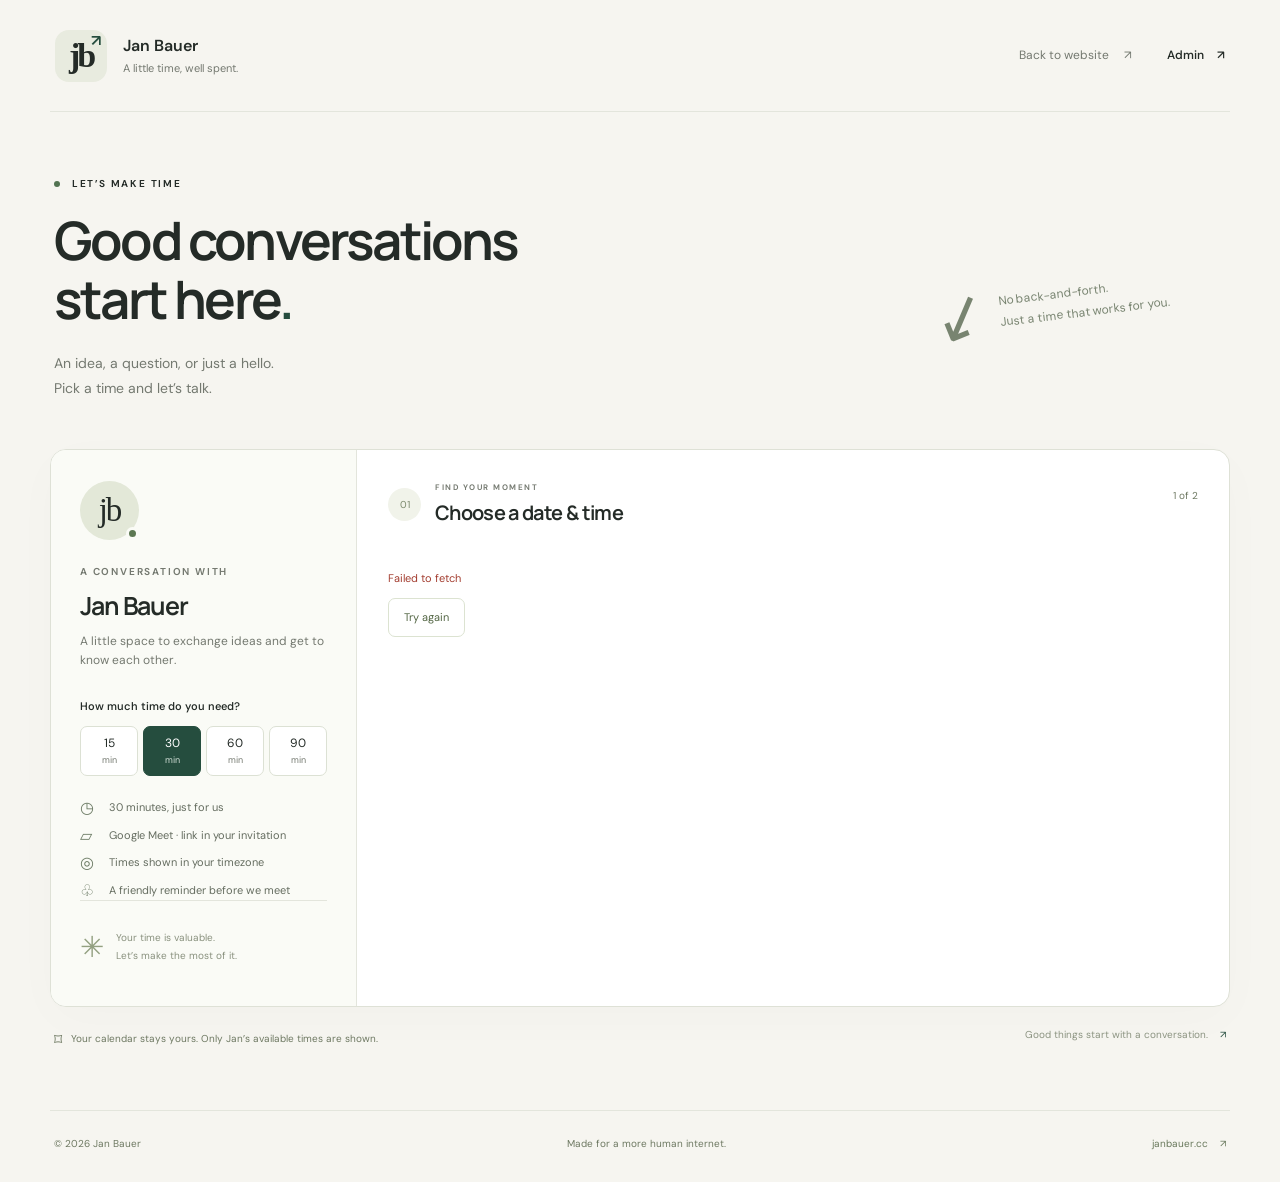
==== meet/index.html @ f3fc0b57 "Landing page and /meet booking frontend Co-Authored-By: Claude Haiku 5.5 <noreply@anthropic.com>" ====
<!doctype html>
<html lang="en">
<head>
  <meta charset="utf-8">
  <meta name="viewport" content="width=device-width, initial-scale=1">
  <meta name="theme-color" content="#f6f5f0">
  <meta name="description" content="Find a time to meet Jan Bauer. Choose a conversation, pick a time in your timezone, and get a calendar invitation.">
  <title>Meet · Jan Bauer</title>
  <link rel="icon" href="./favicon.svg" type="image/svg+xml">
  <link rel="stylesheet" href="./styles.css">
  <script src="./config.js"></script>
  <script type="module" src="./app.js"></script>
</head>
<body>
  <header class="site-header">
    <a class="brand" href="https://janbauer.cc" aria-label="Jan Bauer home"><span class="monogram">jb<span>↗</span></span><span>Jan Bauer<span class="brand-caption">A little time, well spent.</span></span></a>
    <nav><a class="home-link" href="https://janbauer.cc">Back to website <span aria-hidden="true">↗</span></a><button id="admin-open" class="text-button">Admin <span aria-hidden="true">↗</span></button></nav>
  </header>
  <main id="main">
    <section class="intro"><div><p class="eyebrow"><span class="status-dot"></span> LET’S MAKE TIME</p><h1>Good conversations<br>start here<span class="green">.</span></h1><p class="intro-copy">An idea, a question, or just a hello.<br>Pick a time and let’s talk.</p></div><div class="intro-note"><span class="scribble" aria-hidden="true">↙</span><p>No back-and-forth.<br>Just a time that works for you.</p></div></section>
    <div id="preview-note" class="preview-note" hidden><span><strong>Interactive preview</strong> · Try a booking or explore the admin workspace. No invitations or emails are sent.</span><button id="demo-admin" class="text-button">Explore admin <span aria-hidden="true">↗</span></button></div>
    <section id="booking-shell" class="booking-shell" aria-label="Book a meeting">
      <aside class="meeting-panel"><div class="avatar" aria-hidden="true">jb<span class="avatar-dot"></span></div><p class="eyebrow muted">A CONVERSATION WITH</p><h2>Jan Bauer</h2><p class="panel-copy">Make room for a new connection.</p><label class="field-label" id="duration-label">How much time do you need?</label><div id="duration-options" class="duration-options" role="group" aria-labelledby="duration-label"></div><div id="meeting-meta" class="meeting-meta"></div><div class="host-note"><span aria-hidden="true">✳</span><p>Your time is valuable.<br>Let’s make the most of it.</p></div></aside>
      <div class="schedule-panel"><div class="step-heading"><span class="step-number" id="step-number">01</span><div><p class="eyebrow muted" id="step-eyebrow">FIND YOUR MOMENT</p><h2 id="step-title">Choose a date & time</h2></div><span class="step-count" id="step-count">1 of 2</span></div><div id="booking-content"></div></div>
    </section>
    <div class="below-booking"><p><span class="small-lock" aria-hidden="true">⌑</span> Your calendar stays yours. Only Jan’s available times are shown.</p><p>Good things start with a conversation. <span class="green">↗</span></p></div>
  </main>
  <footer class="site-footer"><span>© <span id="year"></span> Jan Bauer</span><span>Made for a more human internet.</span><a href="https://janbauer.cc">janbauer.cc <span aria-hidden="true">↗</span></a></footer>
  <dialog id="admin-dialog" class="admin-dialog" aria-labelledby="admin-title"><div id="admin-content"></div></dialog>
  <div id="toast" class="toast" role="status" hidden></div>
</body>
</html>
---- meet/styles.css ----
@import url('https://fonts.googleapis.com/css2?family=DM+Sans:wght@400;450;500;550;600;650;700&family=Manrope:wght@400;500;600;650;700;750;800&display=swap');
:root{--bg:#f6f5f0;--ink:#242b27;--muted:#747970;--green:#254d3e;--lime:#e5edc9;--line:#e3e5dc;--white:#fff;--radius:16px;--sans:'DM Sans',sans-serif;--display:'Manrope',sans-serif}*{box-sizing:border-box}body{margin:0;background:var(--bg);color:var(--ink);font:14px/1.6 var(--sans);-webkit-font-smoothing:antialiased}button,input,select,textarea{font:inherit}button,a,input,select,textarea{-webkit-tap-highlight-color:transparent}button{cursor:pointer}button:disabled{cursor:not-allowed;opacity:.45}button:focus-visible,a:focus-visible,input:focus-visible,select:focus-visible,textarea:focus-visible{outline:3px solid #a6bb83;outline-offset:4px}a{color:inherit;text-decoration:none}h1,h2,h3,p{margin:0}h1,h2,h3{font-family:var(--display);letter-spacing:-.045em}button{color:inherit}.site-header,.site-footer,main{max-width:1180px;margin:0 auto}.site-header{height:112px;display:flex;align-items:center;justify-content:space-between;border-bottom:1px solid var(--line);padding:0 5px}.brand{display:flex;align-items:center;gap:16px;font-weight:600;font-size:16px}.brand-caption{display:block;font-weight:400;color:var(--muted);font-size:11px;margin-top:1px}.monogram{font-family:Georgia,serif;font-size:34px;letter-spacing:-3px;background:#e8ebdf;line-height:1;width:52px;height:52px;border-radius:14px;display:flex;align-items:center;justify-content:center;position:relative}.monogram>span{font-family:var(--sans);font-size:16px;letter-spacing:0;position:absolute;right:6px;top:3px;color:var(--green)}nav{display:flex;align-items:center;gap:35px}.home-link{color:var(--muted);font-size:12px}.home-link span{margin-left:12px}.text-button{background:none;border:0;padding:8px 0;font-size:12px;font-weight:550;white-space:nowrap}.text-button span{margin-left:10px}.intro{display:flex;justify-content:space-between;align-items:center;padding:64px 4px 48px}.eyebrow{font-size:10px;font-weight:650;letter-spacing:1.8px}.status-dot{height:6px;width:6px;display:inline-block;border-radius:50%;background:#527351;margin-right:8px;vertical-align:middle}h1{font-size:53px;line-height:1.12;font-weight:650;margin-top:19px;letter-spacing:-2.8px}.green{color:var(--green)}.intro-copy{color:var(--muted);font-size:14px;margin-top:21px;line-height:1.8}.intro-note{transform:rotate(-7deg);margin:34px 57px 0 0;color:#788470;font-size:12px;display:flex;align-items:center;gap:12px;line-height:1.7}.scribble{font:64px Georgia,serif;transform:rotate(-15deg);display:block}.preview-note{background:#eceee3;border:1px solid #dfe3d3;border-radius:9px;font-size:11px;padding:8px 14px;margin-bottom:14px;color:#5a6352;display:flex;align-items:center;justify-content:space-between;gap:16px}.preview-note[hidden]{display:none}.preview-note strong{font-weight:600}.preview-note .text-button{padding:0}.booking-shell{display:grid;grid-template-columns:306px minmax(0,1fr);background:var(--white);border:1px solid #dee1d6;border-radius:var(--radius);box-shadow:0 12px 50px #242b2705;min-height:540px;overflow:hidden}.meeting-panel{background:#fafbf6;border-right:1px solid var(--line);padding:31px 29px;display:flex;flex-direction:column}.avatar{width:59px;height:59px;background:#e3e8d8;border-radius:50%;font:33px Georgia,serif;letter-spacing:-2px;display:grid;place-items:center;position:relative;margin-bottom:24px}.avatar-dot{width:13px;height:13px;border-radius:50%;background:#5c7852;position:absolute;bottom:0;right:0;border:3px solid #fafbf6}.muted{color:var(--muted)}.meeting-panel h2{font-size:25px;font-weight:650;margin-top:6px}.panel-copy{font-size:12px;color:var(--muted);margin-top:6px;margin-bottom:28px}.field-label{display:block;font-size:11px;font-weight:550;margin-bottom:10px}.duration-options{display:grid;grid-template-columns:repeat(4,1fr);gap:5px}.duration-button{border:1px solid #dce1d4;background:#fff;border-radius:7px;font-size:12px;padding:9px 2px;line-height:1.2}.duration-button small{display:block;font-size:9px;margin-top:5px;color:var(--muted)}.duration-button.active{background:var(--green);color:white;border-color:var(--green)}.duration-button.active small{color:#d3e0d8}.meeting-meta{margin-top:23px;display:grid;gap:10px;font-size:11px;color:#656d60}.meta-row{display:flex;gap:11px;align-items:center}.meta-icon{font-size:16px;width:18px;color:#6e7d67;line-height:1}.host-note{display:flex;gap:12px;align-items:center;border-top:1px solid var(--line);padding-top:20px;margin-top:auto;color:#89917e;font-size:10px;padding-bottom:2px;line-height:1.8}.host-note>span{font-size:29px;font-weight:400;color:#93a081}.schedule-panel{padding:31px 31px 28px;min-width:0}.step-heading{display:flex;align-items:center;gap:14px;margin-bottom:30px}.step-number{width:33px;height:33px;background:#f1f3ea;color:#7b896d;display:grid;place-items:center;border-radius:50%;font-size:10px}.step-heading .eyebrow{font-size:8px;letter-spacing:1.5px}.step-heading h2{font-size:20px;font-weight:650;letter-spacing:-.65px;margin-top:3px}.step-count{font-size:10px;color:#959b8d;margin-left:auto;align-self:flex-start;padding-top:7px}.calendar-layout{display:grid;grid-template-columns:minmax(0,1fr) 180px;gap:28px}.calendar-toolbar{display:flex;align-items:center;justify-content:space-between;margin-bottom:19px}.calendar-toolbar h3{font-family:var(--sans);font-size:12px;font-weight:600;letter-spacing:0}.month-buttons{display:flex;gap:6px}.icon-button{width:27px;height:27px;display:grid;place-items:center;border-radius:50%;background:transparent;border:1px solid var(--line);font-size:15px}.weekdays,.calendar-grid{display:grid;grid-template-columns:repeat(7,1fr);gap:4px}.weekdays{font-size:9px;color:#8a9183;margin-bottom:10px;text-align:center}.day{aspect-ratio:1;min-height:33px;max-height:43px;background:none;border:0;border-radius:9px;position:relative;font-size:11px}.day:disabled{color:#b4b9ae;opacity:1}.day.available{background:#f1f5e8;color:#3e523a;font-weight:500}.day.available:hover{background:#e1e9d3}.day.selected{background:var(--green);color:white}.day.today:after{position:absolute;bottom:4px;left:calc(50% - 1.5px);content:'';width:3px;height:3px;background:currentColor;border-radius:50%}.calendar-legend{display:flex;gap:13px;font-size:9px;color:#959c8b;margin-top:19px;align-items:center}.legend-square{height:8px;width:8px;background:#eef3e5;display:inline-block;border-radius:2px;vertical-align:middle;margin-right:5px}.timezone-field{border-top:1px solid var(--line);margin-top:22px;padding-top:17px}.timezone-label{font-size:9px;color:#89917e;letter-spacing:.9px;display:block;margin-bottom:5px}.timezone-select{max-width:100%;font-size:11px;background:transparent;border:0;color:#4c5c44;padding:4px 22px 4px 0;cursor:pointer;width:100%}.timezone-help{color:#929a88;font-size:9px;margin-top:4px}.times-column{border-left:1px solid var(--line);padding-left:21px}.times-heading{font-weight:550;font-size:11px;margin-top:5px;margin-bottom:6px}.times-subtitle{color:#9aa08f;font-size:9px;margin-bottom:14px}.times-list{display:grid;gap:7px;max-height:288px;overflow-y:auto;padding-right:4px;scrollbar-width:thin;scrollbar-color:#dce1d2 transparent}.time-button{border:1px solid #e0e5d7;background:white;color:#49613e;font-size:11px;padding:8px;border-radius:6px;min-height:35px}.time-button:hover{background:#f1f5e8;border-color:#a9ba97}.time-button.selected{color:white;background:var(--green);border-color:var(--green)}.continue-button,.primary-button{border:1px solid var(--green);color:white;background:var(--green);border-radius:7px;padding:11px 16px;font-size:11px;font-weight:550;text-align:center;display:inline-flex;align-items:center;justify-content:center;gap:16px}.continue-button{width:100%;margin-top:13px}.continue-button:disabled{opacity:1;background:#f0f2eb;color:#9ca590;border-color:#f0f2eb}.booking-bottom{display:flex;align-items:center;gap:7px;font-size:9px;color:#98a08d;margin-top:27px;border-top:1px solid #edf0e7;padding-top:15px}.booking-bottom .status-dot{width:4px;height:4px;margin-right:0;background:#9eae87}.below-booking{display:flex;justify-content:space-between;gap:20px;color:#949b8b;font-size:10px;padding:20px 4px 0}.small-lock{font-size:16px;vertical-align:middle;margin-right:6px}.below-booking p:last-child{color:#8b9380}.below-booking p:last-child span{margin-left:9px}.site-footer{border-top:1px solid var(--line);margin-top:58px;padding:25px 4px 30px;display:flex;justify-content:space-between;font-size:10px;color:#92998a}.site-footer a{color:#68785b}.site-footer a span{margin-left:9px}.detail-summary{background:#f5f7ee;border:1px solid #e5e9db;border-radius:9px;padding:14px 18px;margin-bottom:22px;display:flex;justify-content:space-between;align-items:center;gap:16px}.detail-summary strong{font-size:12px;font-weight:550}.detail-summary p{font-size:10px;color:#89927c;margin-top:3px}.back-button{background:none;border:0;font-size:11px;color:#647754;padding:5px 0}.booking-form{max-width:500px}.form-grid{display:grid;grid-template-columns:1fr 1fr;gap:16px}.form-field{margin-bottom:16px}.form-field label{font-size:11px;font-weight:500;display:block;margin-bottom:6px}.form-field input,.form-field select,.form-field textarea{width:100%;border:1px solid #dfe4d5;border-radius:6px;background:#fff;padding:10px 12px;font-size:12px;color:var(--ink)}.form-field textarea{resize:vertical;min-height:78px}.optional{color:#9aa28f;font-weight:400}.form-footnote{font-size:10px;color:#929b86;margin-top:12px;max-width:400px}.error-message{color:#a33d30;font-size:11px;padding:10px 0;line-height:1.7}.empty-state{padding:26px 8px;color:#8e9880;font-size:11px}.loading{padding:60px 12px;color:#7c8a6e;text-align:center}.success{max-width:490px;padding:7px 0}.success-icon{width:52px;height:52px;background:#edf3e3;border-radius:50%;color:var(--green);display:grid;place-items:center;font-size:23px;margin-bottom:19px}.success h3{font-size:28px;margin-bottom:10px}.success>p{font-size:12px;color:#818c74;line-height:1.9}.success .detail-summary{display:block;margin:23px 0}.success-actions{display:flex;flex-wrap:wrap;gap:10px;margin-top:18px}.secondary-button{background:white;border:1px solid #dce3d1;border-radius:7px;padding:10px 15px;color:#536644;font-size:11px}.timezone-pill{font-size:10px;color:#8b957d;display:block;margin-top:5px}.toast{position:fixed;bottom:25px;left:50%;transform:translateX(-50%);background:#263b2c;color:#fff;padding:12px 23px;border-radius:9px;z-index:100;font-size:12px;box-shadow:0 5px 35px #0002;max-width:calc(100% - 30px)}.admin-dialog{width:min(1040px,calc(100% - 36px));max-height:90vh;border:1px solid #dce2d2;border-radius:16px;padding:0;color:var(--ink);background:var(--bg);box-shadow:0 30px 100px #16201330}.admin-dialog::backdrop{background:#26332466;backdrop-filter:blur(5px)}.admin-header{padding:24px 30px;background:#fff;border-bottom:1px solid var(--line);display:flex;align-items:center;justify-content:space-between}.admin-header h2{font-size:22px}.admin-header p{font-size:11px;color:#8b947e;margin-top:3px}.admin-header .icon-button{width:32px;height:32px}.admin-tabs{padding:0 30px;background:white;display:flex;gap:25px;border-bottom:1px solid var(--line)}.admin-tab{border:0;background:none;padding:17px 0 13px;font-size:12px;color:#89927d;border-bottom:2px solid transparent}.admin-tab.active{color:var(--green);border-bottom-color:var(--green)}.admin-body{padding:26px 30px 30px;min-height:310px}.admin-section-head{display:flex;justify-content:space-between;align-items:center;gap:15px;margin-bottom:20px}.admin-section-head h3{font-size:18px}.admin-section-head p,.admin-copy{font-size:11px;color:#8a947c;margin-top:4px}.admin-badge{font-size:9px;background:#e8efda;color:#637752;padding:4px 9px;border-radius:20px;display:inline-block;white-space:nowrap}.type-cards{display:grid;grid-template-columns:1fr 1fr;gap:14px}.type-card,.admin-card{background:white;border:1px solid var(--line);border-radius:10px;padding:19px}.type-card-top{display:flex;justify-content:space-between;gap:12px;align-items:center;margin-bottom:13px}.type-duration{font-size:23px;letter-spacing:-1px;font-family:var(--display)}.type-duration small{font-size:10px;color:#8c967f;letter-spacing:0;margin-left:4px}.type-card .form-field{margin-bottom:11px}.type-card .form-field:last-child{margin-bottom:0}.switch{position:relative;display:inline-flex;align-items:center;gap:10px;font-size:11px;cursor:pointer}.switch input{width:32px;height:18px;appearance:none;border-radius:20px;background:#d6decb;cursor:pointer;margin:0;position:relative;flex-shrink:0}.switch input:checked{background:var(--green)}.switch input:after{content:'';height:12px;width:12px;background:white;border-radius:50%;position:absolute;top:3px;left:3px;transition:transform .15s}.switch input:checked:after{transform:translateX(14px)}.admin-savebar{display:flex;align-items:center;justify-content:space-between;gap:16px;border-top:1px solid var(--line);padding-top:20px;margin-top:24px}.admin-savebar p{font-size:10px;color:#8c967e}.admin-two-col{display:grid;grid-template-columns:1.1fr 1fr;gap:20px}.admin-card h3{font-size:16px;margin-bottom:16px}.week-row{display:grid;grid-template-columns:1fr 83px 12px 83px;align-items:center;gap:8px;padding:9px 0;border-bottom:1px solid #edf0e6;font-size:11px}.week-row:last-child{border-bottom:0}.week-row input[type=time]{width:83px;border:1px solid #e1e6d9;padding:6px;border-radius:5px;font-size:10px}.admin-card .form-grid{gap:12px}.admin-card .form-field input,.admin-card .form-field select{font-size:11px}.reminder-setting{display:flex;justify-content:space-between;align-items:center;gap:12px;padding:12px 0;border-bottom:1px solid #edf0e6;font-size:11px}.reminder-setting small{display:block;color:#8e987f;font-size:10px;margin-top:3px}.calendar-rule{display:flex;justify-content:space-between;align-items:center;gap:15px;padding:14px 0;border-bottom:1px solid #edf0e6}.calendar-rule:last-child{border:0}.calendar-rule strong{font-size:12px;font-weight:550}.calendar-rule p{font-size:10px;color:#8c987e;margin-top:3px}.calendar-color{width:9px;height:9px;display:inline-block;border-radius:2px;margin-right:9px}.event-filter{display:flex;gap:12px;margin-top:20px;align-items:end}.event-filter .form-field{margin:0;flex:1}.event-list{margin-top:17px}.event-row{display:flex;justify-content:space-between;align-items:center;gap:15px;border-top:1px solid var(--line);padding:13px 0}.event-row strong{font-size:11px;font-weight:500}.event-row p{font-size:10px;color:#8a957d}.event-row .switch{font-size:10px}.login-box{max-width:450px;margin:20px auto;text-align:center;padding:12px 0 25px}.login-box h3{font-size:26px;margin:12px 0}.login-box p{font-size:12px;color:#879378;margin-bottom:22px}.danger-button{border:1px solid #e3ccc7;background:white;color:#a34e40;border-radius:7px;padding:8px 13px;font-size:10px}.admin-notice{padding:10px 13px;border:1px solid #e3e6d8;background:#eff2e5;border-radius:7px;font-size:10px;color:#7b876a;margin-bottom:18px}.bookings-list{display:grid;gap:10px}.booking-row{display:flex;justify-content:space-between;align-items:center;gap:15px;background:white;padding:15px;border:1px solid var(--line);border-radius:8px}.booking-row strong{font-size:12px}.booking-row p{font-size:10px;color:#869374}.booking-status{font-size:9px;color:var(--green);background:#e9f0de;border-radius:20px;padding:4px 10px}.sr-only{position:absolute;width:1px;height:1px;overflow:hidden;clip:rect(0,0,0,0)}.honeypot{position:absolute;left:-9999px;width:1px;height:1px;overflow:hidden}.cancel-view{padding:40px;max-width:620px;margin:0 auto}.cancel-view h2{font-size:30px;margin:15px 0}.cancel-view p{font-size:12px;color:var(--muted);margin-bottom:20px}
@media(min-width:1400px){.intro{padding-top:73px;padding-bottom:53px}.booking-shell{min-height:548px}}
@media(max-width:1250px){.site-header,.site-footer,main{margin-left:40px;margin-right:40px}.booking-shell{grid-template-columns:275px 1fr}.meeting-panel{padding:28px 23px}.schedule-panel{padding:28px 26px}.calendar-layout{gap:20px;grid-template-columns:minmax(0,1fr) 154px}.times-column{padding-left:17px}}
@media(max-width:1000px){.site-header,.site-footer,main{margin-left:26px;margin-right:26px}.booking-shell{grid-template-columns:245px 1fr}.calendar-layout{grid-template-columns:minmax(0,1fr) 132px;gap:14px}.times-column{padding-left:12px}.schedule-panel{padding:26px 21px}.meeting-panel{padding:26px 20px}.intro-note{margin-right:20px}.duration-options{gap:4px}.day{min-height:29px}.below-booking p:last-child{display:none}}
@media(max-width:780px){.site-header{height:90px}.home-link{display:none}.intro{padding:42px 0 32px}h1{font-size:43px}.intro-note{display:none}.booking-shell{grid-template-columns:1fr}.meeting-panel{border-right:0;border-bottom:1px solid var(--line);padding:24px;display:block;position:relative}.avatar{width:43px;height:43px;font-size:26px;float:left;margin:0 15px 20px 0}.meeting-panel>.eyebrow{font-size:8px}.meeting-panel h2{font-size:22px;margin-top:3px}.panel-copy{margin-bottom:20px;clear:both;padding-top:3px}.duration-options{max-width:360px;gap:7px}.duration-button small{display:inline;margin-left:4px}.duration-button{padding:10px 4px}.meeting-meta{display:flex;flex-wrap:wrap;gap:14px;margin-top:18px}.host-note{display:none}.schedule-panel{padding:25px 24px}.calendar-layout{grid-template-columns:minmax(0,1fr) 160px;gap:24px}.day{min-height:34px;max-height:44px}.times-column{padding-left:20px}.preview-note{font-size:10px}.preview-note .text-button{font-size:10px}.site-footer{margin-top:38px}.admin-two-col{grid-template-columns:1fr}.admin-header{padding:20px}.admin-body{padding:20px}.admin-tabs{padding:0 20px;gap:18px;overflow-x:auto}.admin-tab{white-space:nowrap}.type-cards{grid-template-columns:1fr 1fr}.week-row{grid-template-columns:1fr 83px 12px 83px}}
@media(max-width:520px){.site-header,.site-footer,main{margin-left:18px;margin-right:18px}.brand-caption{font-size:10px}.brand{gap:12px;font-size:14px}.monogram{width:43px;height:43px;font-size:29px;border-radius:11px}.intro{padding:34px 0 27px}h1{font-size:38px;letter-spacing:-2px}.intro-copy{font-size:12px;margin-top:16px}.intro .eyebrow{font-size:8px}.calendar-layout{grid-template-columns:1fr;gap:22px}.schedule-panel{padding:24px 19px}.meeting-panel{padding:23px 19px}.step-heading h2{font-size:19px}.step-heading{gap:11px;margin-bottom:23px}.day{min-height:36px;max-height:46px}.times-column{border-left:0;border-top:1px solid var(--line);padding:17px 0 0}.times-list{grid-template-columns:repeat(3,1fr);max-height:220px;gap:7px}.times-heading{margin-top:0}.times-subtitle{margin-bottom:12px}.continue-button{margin-top:14px}.timezone-field{margin-top:16px}.booking-bottom{margin-top:18px}.below-booking{font-size:9px;padding-top:15px}.site-footer{font-size:9px;padding:21px 0}.site-footer>span:nth-child(2){display:none}.preview-note{align-items:flex-start;gap:7px;padding:9px 11px}.preview-note>span{max-width:230px}.preview-note .text-button{white-space:normal;text-align:right;font-size:9px;line-height:1.6}.preview-note .text-button span{margin-left:3px}.form-grid{grid-template-columns:1fr;gap:0}.detail-summary{padding:12px}.admin-dialog{width:calc(100% - 20px);max-height:94vh}.admin-tabs{gap:17px}.admin-tab{font-size:10px}.type-cards{grid-template-columns:1fr}.admin-section-head{align-items:flex-start}.admin-section-head h3{font-size:17px}.admin-savebar{align-items:flex-start}.admin-savebar p{max-width:180px}.calendar-rule .switch{font-size:10px}.event-filter{flex-wrap:wrap}.event-filter .form-field{min-width:100px}.event-row{gap:10px}.event-row .switch{flex-direction:column;gap:5px;text-align:center}.success h3{font-size:25px}.success-actions{gap:7px}.primary-button,.secondary-button{padding:10px 12px}.cancel-view{padding:25px}}
@media(prefers-reduced-motion:reduce){*{scroll-behavior:auto!important;transition:none!important}}

/* Supporting copy retains readable contrast on cream and white. */
.times-subtitle,.timezone-help,.booking-bottom,.calendar-legend,.below-booking,.site-footer,.step-count,.form-footnote,.admin-copy,.admin-section-head p,.admin-savebar p,.event-row p,.calendar-rule p,.booking-row p,.timezone-pill{color:#6d7861}
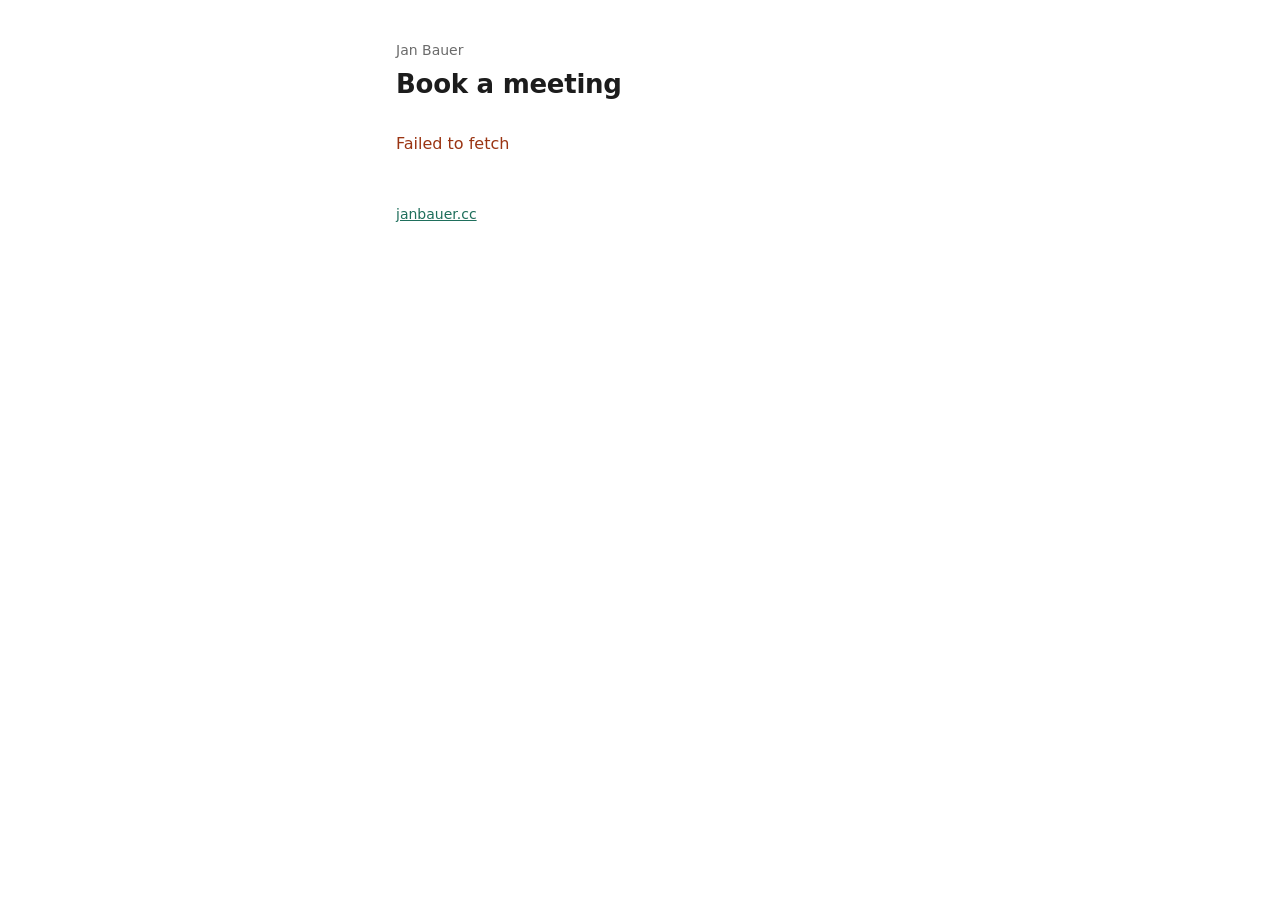
==== commit 0115e705: "Simplify /meet booking page Co-Authored-By: Claude Haiku 5.5 <noreply@anthropic.com>" ====
--- a/meet/index.html
+++ b/meet/index.html
@@ -3,30 +3,25 @@
 <head>
   <meta charset="utf-8">
   <meta name="viewport" content="width=device-width, initial-scale=1">
-  <meta name="theme-color" content="#f6f5f0">
-  <meta name="description" content="Find a time to meet Jan Bauer. Choose a conversation, pick a time in your timezone, and get a calendar invitation.">
-  <title>Meet · Jan Bauer</title>
+  <meta name="description" content="Book a meeting with Jan Bauer. Times are shown in your time zone.">
+  <title>Book a meeting · Jan Bauer</title>
   <link rel="icon" href="./favicon.svg" type="image/svg+xml">
   <link rel="stylesheet" href="./styles.css">
   <script src="./config.js"></script>
   <script type="module" src="./app.js"></script>
 </head>
 <body>
-  <header class="site-header">
-    <a class="brand" href="https://janbauer.cc" aria-label="Jan Bauer home"><span class="monogram">jb<span>↗</span></span><span>Jan Bauer<span class="brand-caption">A little time, well spent.</span></span></a>
-    <nav><a class="home-link" href="https://janbauer.cc">Back to website <span aria-hidden="true">↗</span></a><button id="admin-open" class="text-button">Admin <span aria-hidden="true">↗</span></button></nav>
-  </header>
-  <main id="main">
-    <section class="intro"><div><p class="eyebrow"><span class="status-dot"></span> LET’S MAKE TIME</p><h1>Good conversations<br>start here<span class="green">.</span></h1><p class="intro-copy">An idea, a question, or just a hello.<br>Pick a time and let’s talk.</p></div><div class="intro-note"><span class="scribble" aria-hidden="true">↙</span><p>No back-and-forth.<br>Just a time that works for you.</p></div></section>
-    <div id="preview-note" class="preview-note" hidden><span><strong>Interactive preview</strong> · Try a booking or explore the admin workspace. No invitations or emails are sent.</span><button id="demo-admin" class="text-button">Explore admin <span aria-hidden="true">↗</span></button></div>
-    <section id="booking-shell" class="booking-shell" aria-label="Book a meeting">
-      <aside class="meeting-panel"><div class="avatar" aria-hidden="true">jb<span class="avatar-dot"></span></div><p class="eyebrow muted">A CONVERSATION WITH</p><h2>Jan Bauer</h2><p class="panel-copy">Make room for a new connection.</p><label class="field-label" id="duration-label">How much time do you need?</label><div id="duration-options" class="duration-options" role="group" aria-labelledby="duration-label"></div><div id="meeting-meta" class="meeting-meta"></div><div class="host-note"><span aria-hidden="true">✳</span><p>Your time is valuable.<br>Let’s make the most of it.</p></div></aside>
-      <div class="schedule-panel"><div class="step-heading"><span class="step-number" id="step-number">01</span><div><p class="eyebrow muted" id="step-eyebrow">FIND YOUR MOMENT</p><h2 id="step-title">Choose a date & time</h2></div><span class="step-count" id="step-count">1 of 2</span></div><div id="booking-content"></div></div>
+  <main class="wrap">
+    <header>
+      <p class="name">Jan Bauer</p>
+      <h1 id="title">Book a meeting</h1>
+    </header>
+    <section id="app" aria-live="polite">
+      <p class="muted">Loading…</p>
     </section>
-    <div class="below-booking"><p><span class="small-lock" aria-hidden="true">⌑</span> Your calendar stays yours. Only Jan’s available times are shown.</p><p>Good things start with a conversation. <span class="green">↗</span></p></div>
+    <footer>
+      <a href="https://janbauer.cc">janbauer.cc</a>
+    </footer>
   </main>
-  <footer class="site-footer"><span>© <span id="year"></span> Jan Bauer</span><span>Made for a more human internet.</span><a href="https://janbauer.cc">janbauer.cc <span aria-hidden="true">↗</span></a></footer>
-  <dialog id="admin-dialog" class="admin-dialog" aria-labelledby="admin-title"><div id="admin-content"></div></dialog>
-  <div id="toast" class="toast" role="status" hidden></div>
 </body>
 </html>
--- a/meet/styles.css
+++ b/meet/styles.css
@@ -1,11 +1,126 @@
-@import url('https://fonts.googleapis.com/css2?family=DM+Sans:wght@400;450;500;550;600;650;700&family=Manrope:wght@400;500;600;650;700;750;800&display=swap');
-:root{--bg:#f6f5f0;--ink:#242b27;--muted:#747970;--green:#254d3e;--lime:#e5edc9;--line:#e3e5dc;--white:#fff;--radius:16px;--sans:'DM Sans',sans-serif;--display:'Manrope',sans-serif}*{box-sizing:border-box}body{margin:0;background:var(--bg);color:var(--ink);font:14px/1.6 var(--sans);-webkit-font-smoothing:antialiased}button,input,select,textarea{font:inherit}button,a,input,select,textarea{-webkit-tap-highlight-color:transparent}button{cursor:pointer}button:disabled{cursor:not-allowed;opacity:.45}button:focus-visible,a:focus-visible,input:focus-visible,select:focus-visible,textarea:focus-visible{outline:3px solid #a6bb83;outline-offset:4px}a{color:inherit;text-decoration:none}h1,h2,h3,p{margin:0}h1,h2,h3{font-family:var(--display);letter-spacing:-.045em}button{color:inherit}.site-header,.site-footer,main{max-width:1180px;margin:0 auto}.site-header{height:112px;display:flex;align-items:center;justify-content:space-between;border-bottom:1px solid var(--line);padding:0 5px}.brand{display:flex;align-items:center;gap:16px;font-weight:600;font-size:16px}.brand-caption{display:block;font-weight:400;color:var(--muted);font-size:11px;margin-top:1px}.monogram{font-family:Georgia,serif;font-size:34px;letter-spacing:-3px;background:#e8ebdf;line-height:1;width:52px;height:52px;border-radius:14px;display:flex;align-items:center;justify-content:center;position:relative}.monogram>span{font-family:var(--sans);font-size:16px;letter-spacing:0;position:absolute;right:6px;top:3px;color:var(--green)}nav{display:flex;align-items:center;gap:35px}.home-link{color:var(--muted);font-size:12px}.home-link span{margin-left:12px}.text-button{background:none;border:0;padding:8px 0;font-size:12px;font-weight:550;white-space:nowrap}.text-button span{margin-left:10px}.intro{display:flex;justify-content:space-between;align-items:center;padding:64px 4px 48px}.eyebrow{font-size:10px;font-weight:650;letter-spacing:1.8px}.status-dot{height:6px;width:6px;display:inline-block;border-radius:50%;background:#527351;margin-right:8px;vertical-align:middle}h1{font-size:53px;line-height:1.12;font-weight:650;margin-top:19px;letter-spacing:-2.8px}.green{color:var(--green)}.intro-copy{color:var(--muted);font-size:14px;margin-top:21px;line-height:1.8}.intro-note{transform:rotate(-7deg);margin:34px 57px 0 0;color:#788470;font-size:12px;display:flex;align-items:center;gap:12px;line-height:1.7}.scribble{font:64px Georgia,serif;transform:rotate(-15deg);display:block}.preview-note{background:#eceee3;border:1px solid #dfe3d3;border-radius:9px;font-size:11px;padding:8px 14px;margin-bottom:14px;color:#5a6352;display:flex;align-items:center;justify-content:space-between;gap:16px}.preview-note[hidden]{display:none}.preview-note strong{font-weight:600}.preview-note .text-button{padding:0}.booking-shell{display:grid;grid-template-columns:306px minmax(0,1fr);background:var(--white);border:1px solid #dee1d6;border-radius:var(--radius);box-shadow:0 12px 50px #242b2705;min-height:540px;overflow:hidden}.meeting-panel{background:#fafbf6;border-right:1px solid var(--line);padding:31px 29px;display:flex;flex-direction:column}.avatar{width:59px;height:59px;background:#e3e8d8;border-radius:50%;font:33px Georgia,serif;letter-spacing:-2px;display:grid;place-items:center;position:relative;margin-bottom:24px}.avatar-dot{width:13px;height:13px;border-radius:50%;background:#5c7852;position:absolute;bottom:0;right:0;border:3px solid #fafbf6}.muted{color:var(--muted)}.meeting-panel h2{font-size:25px;font-weight:650;margin-top:6px}.panel-copy{font-size:12px;color:var(--muted);margin-top:6px;margin-bottom:28px}.field-label{display:block;font-size:11px;font-weight:550;margin-bottom:10px}.duration-options{display:grid;grid-template-columns:repeat(4,1fr);gap:5px}.duration-button{border:1px solid #dce1d4;background:#fff;border-radius:7px;font-size:12px;padding:9px 2px;line-height:1.2}.duration-button small{display:block;font-size:9px;margin-top:5px;color:var(--muted)}.duration-button.active{background:var(--green);color:white;border-color:var(--green)}.duration-button.active small{color:#d3e0d8}.meeting-meta{margin-top:23px;display:grid;gap:10px;font-size:11px;color:#656d60}.meta-row{display:flex;gap:11px;align-items:center}.meta-icon{font-size:16px;width:18px;color:#6e7d67;line-height:1}.host-note{display:flex;gap:12px;align-items:center;border-top:1px solid var(--line);padding-top:20px;margin-top:auto;color:#89917e;font-size:10px;padding-bottom:2px;line-height:1.8}.host-note>span{font-size:29px;font-weight:400;color:#93a081}.schedule-panel{padding:31px 31px 28px;min-width:0}.step-heading{display:flex;align-items:center;gap:14px;margin-bottom:30px}.step-number{width:33px;height:33px;background:#f1f3ea;color:#7b896d;display:grid;place-items:center;border-radius:50%;font-size:10px}.step-heading .eyebrow{font-size:8px;letter-spacing:1.5px}.step-heading h2{font-size:20px;font-weight:650;letter-spacing:-.65px;margin-top:3px}.step-count{font-size:10px;color:#959b8d;margin-left:auto;align-self:flex-start;padding-top:7px}.calendar-layout{display:grid;grid-template-columns:minmax(0,1fr) 180px;gap:28px}.calendar-toolbar{display:flex;align-items:center;justify-content:space-between;margin-bottom:19px}.calendar-toolbar h3{font-family:var(--sans);font-size:12px;font-weight:600;letter-spacing:0}.month-buttons{display:flex;gap:6px}.icon-button{width:27px;height:27px;display:grid;place-items:center;border-radius:50%;background:transparent;border:1px solid var(--line);font-size:15px}.weekdays,.calendar-grid{display:grid;grid-template-columns:repeat(7,1fr);gap:4px}.weekdays{font-size:9px;color:#8a9183;margin-bottom:10px;text-align:center}.day{aspect-ratio:1;min-height:33px;max-height:43px;background:none;border:0;border-radius:9px;position:relative;font-size:11px}.day:disabled{color:#b4b9ae;opacity:1}.day.available{background:#f1f5e8;color:#3e523a;font-weight:500}.day.available:hover{background:#e1e9d3}.day.selected{background:var(--green);color:white}.day.today:after{position:absolute;bottom:4px;left:calc(50% - 1.5px);content:'';width:3px;height:3px;background:currentColor;border-radius:50%}.calendar-legend{display:flex;gap:13px;font-size:9px;color:#959c8b;margin-top:19px;align-items:center}.legend-square{height:8px;width:8px;background:#eef3e5;display:inline-block;border-radius:2px;vertical-align:middle;margin-right:5px}.timezone-field{border-top:1px solid var(--line);margin-top:22px;padding-top:17px}.timezone-label{font-size:9px;color:#89917e;letter-spacing:.9px;display:block;margin-bottom:5px}.timezone-select{max-width:100%;font-size:11px;background:transparent;border:0;color:#4c5c44;padding:4px 22px 4px 0;cursor:pointer;width:100%}.timezone-help{color:#929a88;font-size:9px;margin-top:4px}.times-column{border-left:1px solid var(--line);padding-left:21px}.times-heading{font-weight:550;font-size:11px;margin-top:5px;margin-bottom:6px}.times-subtitle{color:#9aa08f;font-size:9px;margin-bottom:14px}.times-list{display:grid;gap:7px;max-height:288px;overflow-y:auto;padding-right:4px;scrollbar-width:thin;scrollbar-color:#dce1d2 transparent}.time-button{border:1px solid #e0e5d7;background:white;color:#49613e;font-size:11px;padding:8px;border-radius:6px;min-height:35px}.time-button:hover{background:#f1f5e8;border-color:#a9ba97}.time-button.selected{color:white;background:var(--green);border-color:var(--green)}.continue-button,.primary-button{border:1px solid var(--green);color:white;background:var(--green);border-radius:7px;padding:11px 16px;font-size:11px;font-weight:550;text-align:center;display:inline-flex;align-items:center;justify-content:center;gap:16px}.continue-button{width:100%;margin-top:13px}.continue-button:disabled{opacity:1;background:#f0f2eb;color:#9ca590;border-color:#f0f2eb}.booking-bottom{display:flex;align-items:center;gap:7px;font-size:9px;color:#98a08d;margin-top:27px;border-top:1px solid #edf0e7;padding-top:15px}.booking-bottom .status-dot{width:4px;height:4px;margin-right:0;background:#9eae87}.below-booking{display:flex;justify-content:space-between;gap:20px;color:#949b8b;font-size:10px;padding:20px 4px 0}.small-lock{font-size:16px;vertical-align:middle;margin-right:6px}.below-booking p:last-child{color:#8b9380}.below-booking p:last-child span{margin-left:9px}.site-footer{border-top:1px solid var(--line);margin-top:58px;padding:25px 4px 30px;display:flex;justify-content:space-between;font-size:10px;color:#92998a}.site-footer a{color:#68785b}.site-footer a span{margin-left:9px}.detail-summary{background:#f5f7ee;border:1px solid #e5e9db;border-radius:9px;padding:14px 18px;margin-bottom:22px;display:flex;justify-content:space-between;align-items:center;gap:16px}.detail-summary strong{font-size:12px;font-weight:550}.detail-summary p{font-size:10px;color:#89927c;margin-top:3px}.back-button{background:none;border:0;font-size:11px;color:#647754;padding:5px 0}.booking-form{max-width:500px}.form-grid{display:grid;grid-template-columns:1fr 1fr;gap:16px}.form-field{margin-bottom:16px}.form-field label{font-size:11px;font-weight:500;display:block;margin-bottom:6px}.form-field input,.form-field select,.form-field textarea{width:100%;border:1px solid #dfe4d5;border-radius:6px;background:#fff;padding:10px 12px;font-size:12px;color:var(--ink)}.form-field textarea{resize:vertical;min-height:78px}.optional{color:#9aa28f;font-weight:400}.form-footnote{font-size:10px;color:#929b86;margin-top:12px;max-width:400px}.error-message{color:#a33d30;font-size:11px;padding:10px 0;line-height:1.7}.empty-state{padding:26px 8px;color:#8e9880;font-size:11px}.loading{padding:60px 12px;color:#7c8a6e;text-align:center}.success{max-width:490px;padding:7px 0}.success-icon{width:52px;height:52px;background:#edf3e3;border-radius:50%;color:var(--green);display:grid;place-items:center;font-size:23px;margin-bottom:19px}.success h3{font-size:28px;margin-bottom:10px}.success>p{font-size:12px;color:#818c74;line-height:1.9}.success .detail-summary{display:block;margin:23px 0}.success-actions{display:flex;flex-wrap:wrap;gap:10px;margin-top:18px}.secondary-button{background:white;border:1px solid #dce3d1;border-radius:7px;padding:10px 15px;color:#536644;font-size:11px}.timezone-pill{font-size:10px;color:#8b957d;display:block;margin-top:5px}.toast{position:fixed;bottom:25px;left:50%;transform:translateX(-50%);background:#263b2c;color:#fff;padding:12px 23px;border-radius:9px;z-index:100;font-size:12px;box-shadow:0 5px 35px #0002;max-width:calc(100% - 30px)}.admin-dialog{width:min(1040px,calc(100% - 36px));max-height:90vh;border:1px solid #dce2d2;border-radius:16px;padding:0;color:var(--ink);background:var(--bg);box-shadow:0 30px 100px #16201330}.admin-dialog::backdrop{background:#26332466;backdrop-filter:blur(5px)}.admin-header{padding:24px 30px;background:#fff;border-bottom:1px solid var(--line);display:flex;align-items:center;justify-content:space-between}.admin-header h2{font-size:22px}.admin-header p{font-size:11px;color:#8b947e;margin-top:3px}.admin-header .icon-button{width:32px;height:32px}.admin-tabs{padding:0 30px;background:white;display:flex;gap:25px;border-bottom:1px solid var(--line)}.admin-tab{border:0;background:none;padding:17px 0 13px;font-size:12px;color:#89927d;border-bottom:2px solid transparent}.admin-tab.active{color:var(--green);border-bottom-color:var(--green)}.admin-body{padding:26px 30px 30px;min-height:310px}.admin-section-head{display:flex;justify-content:space-between;align-items:center;gap:15px;margin-bottom:20px}.admin-section-head h3{font-size:18px}.admin-section-head p,.admin-copy{font-size:11px;color:#8a947c;margin-top:4px}.admin-badge{font-size:9px;background:#e8efda;color:#637752;padding:4px 9px;border-radius:20px;display:inline-block;white-space:nowrap}.type-cards{display:grid;grid-template-columns:1fr 1fr;gap:14px}.type-card,.admin-card{background:white;border:1px solid var(--line);border-radius:10px;padding:19px}.type-card-top{display:flex;justify-content:space-between;gap:12px;align-items:center;margin-bottom:13px}.type-duration{font-size:23px;letter-spacing:-1px;font-family:var(--display)}.type-duration small{font-size:10px;color:#8c967f;letter-spacing:0;margin-left:4px}.type-card .form-field{margin-bottom:11px}.type-card .form-field:last-child{margin-bottom:0}.switch{position:relative;display:inline-flex;align-items:center;gap:10px;font-size:11px;cursor:pointer}.switch input{width:32px;height:18px;appearance:none;border-radius:20px;background:#d6decb;cursor:pointer;margin:0;position:relative;flex-shrink:0}.switch input:checked{background:var(--green)}.switch input:after{content:'';height:12px;width:12px;background:white;border-radius:50%;position:absolute;top:3px;left:3px;transition:transform .15s}.switch input:checked:after{transform:translateX(14px)}.admin-savebar{display:flex;align-items:center;justify-content:space-between;gap:16px;border-top:1px solid var(--line);padding-top:20px;margin-top:24px}.admin-savebar p{font-size:10px;color:#8c967e}.admin-two-col{display:grid;grid-template-columns:1.1fr 1fr;gap:20px}.admin-card h3{font-size:16px;margin-bottom:16px}.week-row{display:grid;grid-template-columns:1fr 83px 12px 83px;align-items:center;gap:8px;padding:9px 0;border-bottom:1px solid #edf0e6;font-size:11px}.week-row:last-child{border-bottom:0}.week-row input[type=time]{width:83px;border:1px solid #e1e6d9;padding:6px;border-radius:5px;font-size:10px}.admin-card .form-grid{gap:12px}.admin-card .form-field input,.admin-card .form-field select{font-size:11px}.reminder-setting{display:flex;justify-content:space-between;align-items:center;gap:12px;padding:12px 0;border-bottom:1px solid #edf0e6;font-size:11px}.reminder-setting small{display:block;color:#8e987f;font-size:10px;margin-top:3px}.calendar-rule{display:flex;justify-content:space-between;align-items:center;gap:15px;padding:14px 0;border-bottom:1px solid #edf0e6}.calendar-rule:last-child{border:0}.calendar-rule strong{font-size:12px;font-weight:550}.calendar-rule p{font-size:10px;color:#8c987e;margin-top:3px}.calendar-color{width:9px;height:9px;display:inline-block;border-radius:2px;margin-right:9px}.event-filter{display:flex;gap:12px;margin-top:20px;align-items:end}.event-filter .form-field{margin:0;flex:1}.event-list{margin-top:17px}.event-row{display:flex;justify-content:space-between;align-items:center;gap:15px;border-top:1px solid var(--line);padding:13px 0}.event-row strong{font-size:11px;font-weight:500}.event-row p{font-size:10px;color:#8a957d}.event-row .switch{font-size:10px}.login-box{max-width:450px;margin:20px auto;text-align:center;padding:12px 0 25px}.login-box h3{font-size:26px;margin:12px 0}.login-box p{font-size:12px;color:#879378;margin-bottom:22px}.danger-button{border:1px solid #e3ccc7;background:white;color:#a34e40;border-radius:7px;padding:8px 13px;font-size:10px}.admin-notice{padding:10px 13px;border:1px solid #e3e6d8;background:#eff2e5;border-radius:7px;font-size:10px;color:#7b876a;margin-bottom:18px}.bookings-list{display:grid;gap:10px}.booking-row{display:flex;justify-content:space-between;align-items:center;gap:15px;background:white;padding:15px;border:1px solid var(--line);border-radius:8px}.booking-row strong{font-size:12px}.booking-row p{font-size:10px;color:#869374}.booking-status{font-size:9px;color:var(--green);background:#e9f0de;border-radius:20px;padding:4px 10px}.sr-only{position:absolute;width:1px;height:1px;overflow:hidden;clip:rect(0,0,0,0)}.honeypot{position:absolute;left:-9999px;width:1px;height:1px;overflow:hidden}.cancel-view{padding:40px;max-width:620px;margin:0 auto}.cancel-view h2{font-size:30px;margin:15px 0}.cancel-view p{font-size:12px;color:var(--muted);margin-bottom:20px}
-@media(min-width:1400px){.intro{padding-top:73px;padding-bottom:53px}.booking-shell{min-height:548px}}
-@media(max-width:1250px){.site-header,.site-footer,main{margin-left:40px;margin-right:40px}.booking-shell{grid-template-columns:275px 1fr}.meeting-panel{padding:28px 23px}.schedule-panel{padding:28px 26px}.calendar-layout{gap:20px;grid-template-columns:minmax(0,1fr) 154px}.times-column{padding-left:17px}}
-@media(max-width:1000px){.site-header,.site-footer,main{margin-left:26px;margin-right:26px}.booking-shell{grid-template-columns:245px 1fr}.calendar-layout{grid-template-columns:minmax(0,1fr) 132px;gap:14px}.times-column{padding-left:12px}.schedule-panel{padding:26px 21px}.meeting-panel{padding:26px 20px}.intro-note{margin-right:20px}.duration-options{gap:4px}.day{min-height:29px}.below-booking p:last-child{display:none}}
-@media(max-width:780px){.site-header{height:90px}.home-link{display:none}.intro{padding:42px 0 32px}h1{font-size:43px}.intro-note{display:none}.booking-shell{grid-template-columns:1fr}.meeting-panel{border-right:0;border-bottom:1px solid var(--line);padding:24px;display:block;position:relative}.avatar{width:43px;height:43px;font-size:26px;float:left;margin:0 15px 20px 0}.meeting-panel>.eyebrow{font-size:8px}.meeting-panel h2{font-size:22px;margin-top:3px}.panel-copy{margin-bottom:20px;clear:both;padding-top:3px}.duration-options{max-width:360px;gap:7px}.duration-button small{display:inline;margin-left:4px}.duration-button{padding:10px 4px}.meeting-meta{display:flex;flex-wrap:wrap;gap:14px;margin-top:18px}.host-note{display:none}.schedule-panel{padding:25px 24px}.calendar-layout{grid-template-columns:minmax(0,1fr) 160px;gap:24px}.day{min-height:34px;max-height:44px}.times-column{padding-left:20px}.preview-note{font-size:10px}.preview-note .text-button{font-size:10px}.site-footer{margin-top:38px}.admin-two-col{grid-template-columns:1fr}.admin-header{padding:20px}.admin-body{padding:20px}.admin-tabs{padding:0 20px;gap:18px;overflow-x:auto}.admin-tab{white-space:nowrap}.type-cards{grid-template-columns:1fr 1fr}.week-row{grid-template-columns:1fr 83px 12px 83px}}
-@media(max-width:520px){.site-header,.site-footer,main{margin-left:18px;margin-right:18px}.brand-caption{font-size:10px}.brand{gap:12px;font-size:14px}.monogram{width:43px;height:43px;font-size:29px;border-radius:11px}.intro{padding:34px 0 27px}h1{font-size:38px;letter-spacing:-2px}.intro-copy{font-size:12px;margin-top:16px}.intro .eyebrow{font-size:8px}.calendar-layout{grid-template-columns:1fr;gap:22px}.schedule-panel{padding:24px 19px}.meeting-panel{padding:23px 19px}.step-heading h2{font-size:19px}.step-heading{gap:11px;margin-bottom:23px}.day{min-height:36px;max-height:46px}.times-column{border-left:0;border-top:1px solid var(--line);padding:17px 0 0}.times-list{grid-template-columns:repeat(3,1fr);max-height:220px;gap:7px}.times-heading{margin-top:0}.times-subtitle{margin-bottom:12px}.continue-button{margin-top:14px}.timezone-field{margin-top:16px}.booking-bottom{margin-top:18px}.below-booking{font-size:9px;padding-top:15px}.site-footer{font-size:9px;padding:21px 0}.site-footer>span:nth-child(2){display:none}.preview-note{align-items:flex-start;gap:7px;padding:9px 11px}.preview-note>span{max-width:230px}.preview-note .text-button{white-space:normal;text-align:right;font-size:9px;line-height:1.6}.preview-note .text-button span{margin-left:3px}.form-grid{grid-template-columns:1fr;gap:0}.detail-summary{padding:12px}.admin-dialog{width:calc(100% - 20px);max-height:94vh}.admin-tabs{gap:17px}.admin-tab{font-size:10px}.type-cards{grid-template-columns:1fr}.admin-section-head{align-items:flex-start}.admin-section-head h3{font-size:17px}.admin-savebar{align-items:flex-start}.admin-savebar p{max-width:180px}.calendar-rule .switch{font-size:10px}.event-filter{flex-wrap:wrap}.event-filter .form-field{min-width:100px}.event-row{gap:10px}.event-row .switch{flex-direction:column;gap:5px;text-align:center}.success h3{font-size:25px}.success-actions{gap:7px}.primary-button,.secondary-button{padding:10px 12px}.cancel-view{padding:25px}}
-@media(prefers-reduced-motion:reduce){*{scroll-behavior:auto!important;transition:none!important}}
+:root {
+  --bg: #ffffff;
+  --text: #1c1c1c;
+  --muted: #6b6b6b;
+  --line: #e4e4e0;
+  --accent: #1f6f5c;
+  --accent-text: #ffffff;
+  --soft: #f4f6f4;
+  --warn: #9a3412;
+}
+@media (prefers-color-scheme: dark) {
+  :root:not([data-theme="light"]) {
+    --bg: #151515;
+    --text: #efefec;
+    --muted: #9a9a95;
+    --line: #2c2c2a;
+    --accent: #5fb89c;
+    --accent-text: #101010;
+    --soft: #1d1f1e;
+    --warn: #fdba74;
+  }
+}
+:root[data-theme="dark"] {
+  --bg: #151515;
+  --text: #efefec;
+  --muted: #9a9a95;
+  --line: #2c2c2a;
+  --accent: #5fb89c;
+  --accent-text: #101010;
+  --soft: #1d1f1e;
+  --warn: #fdba74;
+}
 
-/* Supporting copy retains readable contrast on cream and white. */
-.times-subtitle,.timezone-help,.booking-bottom,.calendar-legend,.below-booking,.site-footer,.step-count,.form-footnote,.admin-copy,.admin-section-head p,.admin-savebar p,.event-row p,.calendar-rule p,.booking-row p,.timezone-pill{color:#6d7861}
+* { box-sizing: border-box; }
+body {
+  margin: 0;
+  background: var(--bg);
+  color: var(--text);
+  font: 16px/1.5 system-ui, -apple-system, "Segoe UI", sans-serif;
+}
+.wrap { max-width: 520px; margin: 0 auto; padding: 40px 16px 32px; }
+header { margin-bottom: 28px; }
+.name { margin: 0; color: var(--muted); font-size: 14px; }
+h1 { margin: 4px 0 0; font-size: 26px; font-weight: 600; letter-spacing: -0.01em; }
+h2 { font-size: 18px; margin: 0 0 4px; font-weight: 600; }
+h3 { font-size: 15px; margin: 24px 0 8px; font-weight: 600; }
+p { margin: 0 0 12px; }
+.muted { color: var(--muted); }
+a { color: var(--accent); }
+footer { margin-top: 48px; font-size: 14px; color: var(--muted); }
+
+/* Duration picker */
+.durations { display: flex; gap: 8px; flex-wrap: wrap; }
+button {
+  font: inherit;
+  color: var(--text);
+  background: var(--bg);
+  border: 1px solid var(--line);
+  border-radius: 8px;
+  padding: 9px 14px;
+  cursor: pointer;
+}
+button:hover { border-color: var(--accent); }
+button:focus-visible, input:focus-visible, select:focus-visible, a:focus-visible {
+  outline: 2px solid var(--accent);
+  outline-offset: 2px;
+}
+button[aria-pressed="true"] { background: var(--accent); border-color: var(--accent); color: var(--accent-text); }
+button.primary {
+  background: var(--accent);
+  border-color: var(--accent);
+  color: var(--accent-text);
+  font-weight: 600;
+  width: 100%;
+  padding: 12px 14px;
+  margin-top: 8px;
+}
+button.link {
+  border: 0;
+  background: none;
+  padding: 0;
+  color: var(--accent);
+  text-decoration: underline;
+}
+button:disabled { opacity: 0.6; cursor: default; }
+
+/* Timezone: always visible above the times */
+.zone {
+  margin: 24px 0 4px;
+  padding: 12px 14px;
+  background: var(--soft);
+  border-radius: 8px;
+}
+.zone label { display: block; font-size: 13px; color: var(--muted); margin-bottom: 4px; }
+.zone select { font: inherit; color: var(--text); background: var(--bg); border: 1px solid var(--line); border-radius: 6px; padding: 6px 8px; width: 100%; }
+.zone-now { margin: 6px 0 0; font-weight: 600; }
+.zone-host { margin: 2px 0 0; font-size: 14px; color: var(--muted); }
+
+/* Day list */
+.day { border-top: 1px solid var(--line); padding: 4px 0 12px; }
+.times { display: grid; grid-template-columns: repeat(auto-fill, minmax(96px, 1fr)); gap: 8px; }
+.times button { text-align: center; font-variant-numeric: tabular-nums; }
+
+/* Booking form */
+.summary {
+  display: flex; justify-content: space-between; align-items: baseline; gap: 12px;
+  padding: 12px 14px; border: 1px solid var(--line); border-radius: 8px; margin: 16px 0;
+}
+.summary p { margin: 0; }
+form label { display: block; font-size: 14px; margin: 14px 0 4px; }
+input, textarea {
+  font: inherit; color: var(--text); background: var(--bg);
+  border: 1px solid var(--line); border-radius: 8px; padding: 10px 12px; width: 100%;
+}
+textarea { min-height: 84px; resize: vertical; }
+.hp { position: absolute; left: -9999px; width: 1px; height: 1px; overflow: hidden; }
+.error { color: var(--warn); margin: 12px 0 0; min-height: 1.5em; }
+.note { font-size: 14px; color: var(--muted); margin-top: 12px; }
+
+@media (max-width: 380px) {
+  .times { grid-template-columns: repeat(2, 1fr); }
+}
+
+/* Day chips */
+.days { display: flex; gap: 6px; overflow-x: auto; padding: 2px 0 4px; margin-top: 4px; }
+.days button { flex: 0 0 auto; padding: 8px 12px; font-size: 14px; }
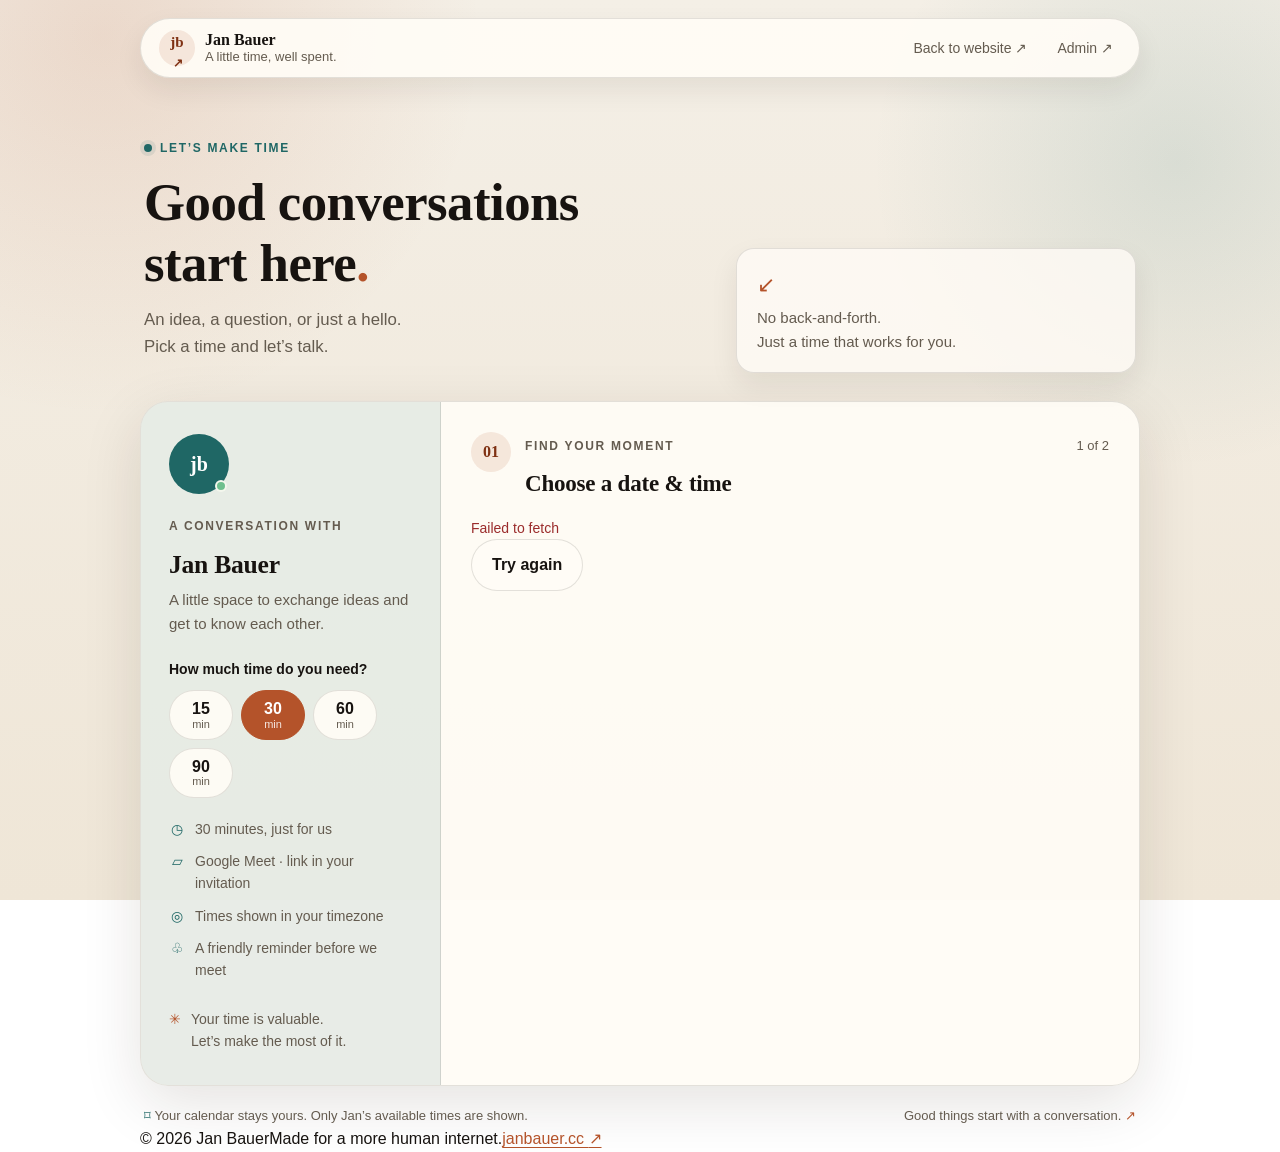
==== commit 26f3e2fd: "Restore full booking features; restyle /meet to match japhba.github.io Co-Authored-By: Claude Haiku " ====
--- a/meet/index.html
+++ b/meet/index.html
@@ -3,25 +3,30 @@
 <head>
   <meta charset="utf-8">
   <meta name="viewport" content="width=device-width, initial-scale=1">
-  <meta name="description" content="Book a meeting with Jan Bauer. Times are shown in your time zone.">
-  <title>Book a meeting · Jan Bauer</title>
+  <meta name="theme-color" content="#f6f5f0">
+  <meta name="description" content="Find a time to meet Jan Bauer. Choose a conversation, pick a time in your timezone, and get a calendar invitation.">
+  <title>Meet · Jan Bauer</title>
   <link rel="icon" href="./favicon.svg" type="image/svg+xml">
   <link rel="stylesheet" href="./styles.css">
   <script src="./config.js"></script>
   <script type="module" src="./app.js"></script>
 </head>
 <body>
-  <main class="wrap">
-    <header>
-      <p class="name">Jan Bauer</p>
-      <h1 id="title">Book a meeting</h1>
-    </header>
-    <section id="app" aria-live="polite">
-      <p class="muted">Loading…</p>
+  <header class="site-header">
+    <a class="brand" href="https://janbauer.cc" aria-label="Jan Bauer home"><span class="monogram">jb<span>↗</span></span><span>Jan Bauer<span class="brand-caption">A little time, well spent.</span></span></a>
+    <nav><a class="home-link" href="https://janbauer.cc">Back to website <span aria-hidden="true">↗</span></a><button id="admin-open" class="text-button">Admin <span aria-hidden="true">↗</span></button></nav>
+  </header>
+  <main id="main">
+    <section class="intro"><div><p class="eyebrow"><span class="status-dot"></span> LET’S MAKE TIME</p><h1>Good conversations<br>start here<span class="green">.</span></h1><p class="intro-copy">An idea, a question, or just a hello.<br>Pick a time and let’s talk.</p></div><div class="intro-note"><span class="scribble" aria-hidden="true">↙</span><p>No back-and-forth.<br>Just a time that works for you.</p></div></section>
+    <div id="preview-note" class="preview-note" hidden><span><strong>Interactive preview</strong> · Try a booking or explore the admin workspace. No invitations or emails are sent.</span><button id="demo-admin" class="text-button">Explore admin <span aria-hidden="true">↗</span></button></div>
+    <section id="booking-shell" class="booking-shell" aria-label="Book a meeting">
+      <aside class="meeting-panel"><div class="avatar" aria-hidden="true">jb<span class="avatar-dot"></span></div><p class="eyebrow muted">A CONVERSATION WITH</p><h2>Jan Bauer</h2><p class="panel-copy">Make room for a new connection.</p><label class="field-label" id="duration-label">How much time do you need?</label><div id="duration-options" class="duration-options" role="group" aria-labelledby="duration-label"></div><div id="meeting-meta" class="meeting-meta"></div><div class="host-note"><span aria-hidden="true">✳</span><p>Your time is valuable.<br>Let’s make the most of it.</p></div></aside>
+      <div class="schedule-panel"><div class="step-heading"><span class="step-number" id="step-number">01</span><div><p class="eyebrow muted" id="step-eyebrow">FIND YOUR MOMENT</p><h2 id="step-title">Choose a date & time</h2></div><span class="step-count" id="step-count">1 of 2</span></div><div id="booking-content"></div></div>
     </section>
-    <footer>
-      <a href="https://janbauer.cc">janbauer.cc</a>
-    </footer>
+    <div class="below-booking"><p><span class="small-lock" aria-hidden="true">⌑</span> Your calendar stays yours. Only Jan’s available times are shown.</p><p>Good things start with a conversation. <span class="green">↗</span></p></div>
   </main>
+  <footer class="site-footer"><span>© <span id="year"></span> Jan Bauer</span><span>Made for a more human internet.</span><a href="https://janbauer.cc">janbauer.cc <span aria-hidden="true">↗</span></a></footer>
+  <dialog id="admin-dialog" class="admin-dialog" aria-labelledby="admin-title"><div id="admin-content"></div></dialog>
+  <div id="toast" class="toast" role="status" hidden></div>
 </body>
 </html>
--- a/meet/styles.css
+++ b/meet/styles.css
@@ -1,126 +1,343 @@
+/* Matches the palette and type of japhba.github.io: warm paper, terracotta and teal accents, serif headings. */
 :root {
-  --bg: #ffffff;
-  --text: #1c1c1c;
-  --muted: #6b6b6b;
-  --line: #e4e4e0;
-  --accent: #1f6f5c;
-  --accent-text: #ffffff;
-  --soft: #f4f6f4;
-  --warn: #9a3412;
+  --bg: #f4efe6;
+  --bg-strong: #efe6d7;
+  --surface: rgba(255, 252, 246, 0.78);
+  --surface-strong: rgba(255, 252, 246, 0.92);
+  --ink: #171310;
+  --muted: #645b4f;
+  --line: rgba(31, 24, 18, 0.12);
+  --accent: #b4532a;
+  --accent-deep: #7f3113;
+  --accent-cool: #1f6765;
+  --accent-soft: rgba(180, 83, 42, 0.12);
+  --cool-soft: rgba(31, 103, 101, 0.1);
+  --danger: #9b2c2c;
+  --shadow: 0 18px 60px rgba(38, 23, 12, 0.12);
+  --shadow-sm: 0 12px 28px rgba(38, 23, 12, 0.08);
+  --radius-lg: 28px;
+  --radius-md: 18px;
+  --radius-sm: 12px;
+  --sans: "Avenir Next", Avenir, "Segoe UI", Helvetica, sans-serif;
+  --serif: "Iowan Old Style", "Palatino Linotype", "Book Antiqua", Georgia, serif;
+  --page: 1000px;
 }
 @media (prefers-color-scheme: dark) {
   :root:not([data-theme="light"]) {
-    --bg: #151515;
-    --text: #efefec;
-    --muted: #9a9a95;
-    --line: #2c2c2a;
-    --accent: #5fb89c;
-    --accent-text: #101010;
-    --soft: #1d1f1e;
-    --warn: #fdba74;
+    --bg: #171310;
+    --bg-strong: #211b16;
+    --surface: rgba(38, 31, 25, 0.82);
+    --surface-strong: rgba(38, 31, 25, 0.94);
+    --ink: #f4eee4;
+    --muted: #b6ab9c;
+    --line: rgba(244, 238, 228, 0.14);
+    --accent: #e07a4f;
+    --accent-deep: #f0a27f;
+    --accent-cool: #6fbdb9;
+    --accent-soft: rgba(224, 122, 79, 0.16);
+    --cool-soft: rgba(111, 189, 185, 0.14);
+    --danger: #f08b8b;
+    --shadow: 0 18px 60px rgba(0, 0, 0, 0.35);
+    --shadow-sm: 0 12px 28px rgba(0, 0, 0, 0.3);
   }
 }
 :root[data-theme="dark"] {
-  --bg: #151515;
-  --text: #efefec;
-  --muted: #9a9a95;
-  --line: #2c2c2a;
-  --accent: #5fb89c;
-  --accent-text: #101010;
-  --soft: #1d1f1e;
-  --warn: #fdba74;
+  --bg: #171310;
+  --bg-strong: #211b16;
+  --surface: rgba(38, 31, 25, 0.82);
+  --surface-strong: rgba(38, 31, 25, 0.94);
+  --ink: #f4eee4;
+  --muted: #b6ab9c;
+  --line: rgba(244, 238, 228, 0.14);
+  --accent: #e07a4f;
+  --accent-deep: #f0a27f;
+  --accent-cool: #6fbdb9;
+  --accent-soft: rgba(224, 122, 79, 0.16);
+  --cool-soft: rgba(111, 189, 185, 0.14);
+  --danger: #f08b8b;
+  --shadow: 0 18px 60px rgba(0, 0, 0, 0.35);
+  --shadow-sm: 0 12px 28px rgba(0, 0, 0, 0.3);
 }
 
 * { box-sizing: border-box; }
 body {
   margin: 0;
-  background: var(--bg);
-  color: var(--text);
-  font: 16px/1.5 system-ui, -apple-system, "Segoe UI", sans-serif;
-}
-.wrap { max-width: 520px; margin: 0 auto; padding: 40px 16px 32px; }
-header { margin-bottom: 28px; }
-.name { margin: 0; color: var(--muted); font-size: 14px; }
-h1 { margin: 4px 0 0; font-size: 26px; font-weight: 600; letter-spacing: -0.01em; }
-h2 { font-size: 18px; margin: 0 0 4px; font-weight: 600; }
-h3 { font-size: 15px; margin: 24px 0 8px; font-weight: 600; }
+  min-height: 100vh;
+  background:
+    radial-gradient(circle at 8% 4%, rgba(180, 83, 42, 0.14), transparent 26%),
+    radial-gradient(circle at 92% 18%, rgba(31, 103, 101, 0.12), transparent 22%),
+    linear-gradient(180deg, var(--bg), var(--bg-strong));
+  background-attachment: fixed;
+  color: var(--ink);
+  font: 16px/1.6 var(--sans);
+  -webkit-font-smoothing: antialiased;
+}
+body > header, body > main, body > footer { width: min(var(--page), calc(100% - 32px)); margin-inline: auto; }
+a { color: var(--accent); text-underline-offset: 3px; }
+h1, h2, h3 { font-family: var(--serif); font-weight: 600; letter-spacing: -0.01em; line-height: 1.15; margin: 0; }
 p { margin: 0 0 12px; }
+button, input, select, textarea { font: inherit; color: inherit; }
+button { cursor: pointer; }
+button:focus-visible, input:focus-visible, select:focus-visible, textarea:focus-visible, a:focus-visible {
+  outline: 2px solid var(--accent-cool);
+  outline-offset: 2px;
+}
+[hidden] { display: none !important; }
 .muted { color: var(--muted); }
-a { color: var(--accent); }
-footer { margin-top: 48px; font-size: 14px; color: var(--muted); }
-
-/* Duration picker */
-.durations { display: flex; gap: 8px; flex-wrap: wrap; }
-button {
-  font: inherit;
-  color: var(--text);
-  background: var(--bg);
+.green { color: var(--accent); }
+.optional { color: var(--muted); font-weight: 400; }
+
+/* Header: a pill bar like the main site's nav */
+.site-header {
+  display: flex; align-items: center; justify-content: space-between; gap: 16px;
+  margin-top: 18px; padding: 10px 14px 10px 18px;
+  background: var(--surface-strong);
   border: 1px solid var(--line);
-  border-radius: 8px;
-  padding: 9px 14px;
-  cursor: pointer;
-}
-button:hover { border-color: var(--accent); }
-button:focus-visible, input:focus-visible, select:focus-visible, a:focus-visible {
-  outline: 2px solid var(--accent);
-  outline-offset: 2px;
-}
-button[aria-pressed="true"] { background: var(--accent); border-color: var(--accent); color: var(--accent-text); }
-button.primary {
-  background: var(--accent);
-  border-color: var(--accent);
-  color: var(--accent-text);
-  font-weight: 600;
-  width: 100%;
-  padding: 12px 14px;
-  margin-top: 8px;
-}
-button.link {
-  border: 0;
-  background: none;
-  padding: 0;
-  color: var(--accent);
-  text-decoration: underline;
-}
-button:disabled { opacity: 0.6; cursor: default; }
+  border-radius: 999px;
+  box-shadow: var(--shadow-sm);
+}
+.brand { display: flex; align-items: center; gap: 10px; color: var(--ink); text-decoration: none; font-family: var(--serif); font-weight: 600; }
+.brand > span:last-child { display: flex; flex-direction: column; line-height: 1.2; }
+.brand-caption { font: 13px/1.3 var(--sans); color: var(--muted); font-weight: 400; }
+.monogram {
+  display: inline-grid; place-items: center; width: 36px; height: 36px; border-radius: 50%;
+  background: var(--accent-soft); color: var(--accent-deep); font-family: var(--serif); font-weight: 600; font-size: 15px;
+}
+.monogram span { font-size: 12px; margin-left: 1px; }
+.site-header nav { display: flex; align-items: center; gap: 6px; font-size: 14px; }
+.home-link, .text-button {
+  color: var(--muted); text-decoration: none; padding: 8px 12px; border-radius: 999px;
+}
+.home-link:hover, .text-button:hover { background: var(--cool-soft); color: var(--ink); }
+.text-button { background: none; border: 0; }
+
+/* Intro */
+.intro {
+  display: grid; grid-template-columns: 1.4fr 1fr; gap: 32px; align-items: end;
+  padding: 56px 4px 28px;
+}
+.eyebrow {
+  display: inline-flex; align-items: center; gap: 8px;
+  font-size: 12px; letter-spacing: 0.14em; text-transform: uppercase; color: var(--accent-cool); font-weight: 600; margin-bottom: 14px;
+}
+.eyebrow.muted { color: var(--muted); }
+.status-dot { width: 8px; height: 8px; border-radius: 50%; background: var(--accent-cool); box-shadow: 0 0 0 4px var(--cool-soft); }
+.intro h1 { font-size: clamp(2.2rem, 4.4vw, 3.3rem); }
+.intro-copy { color: var(--muted); font-size: 1.05rem; margin-top: 14px; }
+.intro-note {
+  padding: 18px 20px; border-radius: var(--radius-md);
+  background: var(--surface); border: 1px solid var(--line); box-shadow: var(--shadow-sm);
+  color: var(--muted); font-size: 15px;
+}
+.scribble { display: block; font-size: 22px; color: var(--accent); margin-bottom: 4px; }
+.intro-note p { margin: 0; }
+
+.preview-note {
+  display: flex; flex-wrap: wrap; justify-content: space-between; align-items: center; gap: 12px;
+  margin: 8px 0 16px; padding: 12px 16px; border-radius: var(--radius-sm);
+  background: var(--accent-soft); color: var(--accent-deep); font-size: 14px;
+}
+
+/* Booking card */
+.booking-shell {
+  display: grid; grid-template-columns: 300px 1fr; gap: 0;
+  background: var(--surface-strong); border: 1px solid var(--line);
+  border-radius: var(--radius-lg); box-shadow: var(--shadow); overflow: hidden;
+}
+.meeting-panel { padding: 32px 28px; background: var(--cool-soft); border-right: 1px solid var(--line); }
+.avatar {
+  position: relative; display: grid; place-items: center; width: 60px; height: 60px; border-radius: 50%;
+  background: var(--accent-cool); color: #fff; font-family: var(--serif); font-size: 20px; font-weight: 600; margin-bottom: 18px;
+}
+.avatar-dot { position: absolute; right: 2px; bottom: 2px; width: 12px; height: 12px; border-radius: 50%; background: #6fbf8e; border: 2px solid var(--surface-strong); }
+.meeting-panel h2 { font-size: 1.6rem; margin-bottom: 8px; }
+.panel-copy { color: var(--muted); font-size: 15px; }
+.field-label { display: block; font-size: 14px; font-weight: 600; margin: 22px 0 10px; }
+.duration-options { display: flex; flex-wrap: wrap; gap: 8px; }
+.duration-button {
+  min-width: 64px; padding: 9px 12px; border-radius: 999px;
+  background: var(--surface-strong); border: 1px solid var(--line); color: var(--ink); font-weight: 600; line-height: 1.1;
+}
+.duration-button small { display: block; font-size: 11px; font-weight: 400; color: var(--muted); }
+.duration-button[aria-pressed="true"] { background: var(--accent); border-color: var(--accent); color: #fff; }
+.duration-button[aria-pressed="true"] small { color: rgba(255, 255, 255, 0.85); }
+.meeting-meta { margin-top: 20px; display: grid; gap: 10px; font-size: 14px; color: var(--muted); }
+.meta-row { display: flex; gap: 10px; align-items: flex-start; }
+.meta-icon { color: var(--accent-cool); width: 16px; text-align: center; flex: 0 0 auto; }
+.host-note { margin-top: 26px; display: flex; gap: 10px; font-size: 14px; color: var(--muted); }
+.host-note span { color: var(--accent); }
+.host-note p { margin: 0; }
+
+.schedule-panel { padding: 30px 30px 26px; min-width: 0; }
+.step-heading { display: flex; align-items: flex-start; gap: 14px; margin-bottom: 20px; }
+.step-heading > div { flex: 1; min-width: 0; }
+.step-heading h2 { font-size: clamp(1.35rem, 1.8vw, 1.8rem); }
+.step-number {
+  display: grid; place-items: center; width: 40px; height: 40px; border-radius: 50%; flex: 0 0 auto;
+  background: var(--accent-soft); color: var(--accent-deep); font-family: var(--serif); font-weight: 600;
+}
+.step-count { font-size: 13px; color: var(--muted); white-space: nowrap; padding-top: 4px; }
 
 /* Timezone: always visible above the times */
-.zone {
-  margin: 24px 0 4px;
-  padding: 12px 14px;
-  background: var(--soft);
-  border-radius: 8px;
-}
-.zone label { display: block; font-size: 13px; color: var(--muted); margin-bottom: 4px; }
-.zone select { font: inherit; color: var(--text); background: var(--bg); border: 1px solid var(--line); border-radius: 6px; padding: 6px 8px; width: 100%; }
-.zone-now { margin: 6px 0 0; font-weight: 600; }
-.zone-host { margin: 2px 0 0; font-size: 14px; color: var(--muted); }
-
-/* Day list */
-.day { border-top: 1px solid var(--line); padding: 4px 0 12px; }
-.times { display: grid; grid-template-columns: repeat(auto-fill, minmax(96px, 1fr)); gap: 8px; }
-.times button { text-align: center; font-variant-numeric: tabular-nums; }
+.timezone-field {
+  margin-top: 4px; margin-bottom: 18px; padding: 14px 16px; border-radius: var(--radius-sm);
+  background: var(--cool-soft); border: 1px solid var(--line);
+}
+.timezone-label { display: block; font-size: 12px; letter-spacing: 0.08em; text-transform: uppercase; color: var(--accent-cool); font-weight: 600; margin-bottom: 8px; }
+.timezone-select {
+  width: 100%; padding: 9px 12px; border-radius: var(--radius-sm);
+  background: var(--surface-strong); border: 1px solid var(--line);
+}
+.timezone-pill {
+  display: inline-block; margin-top: 10px; padding: 4px 10px; border-radius: 999px;
+  background: var(--surface-strong); border: 1px solid var(--line); font-size: 14px; font-weight: 600;
+}
+.timezone-help { margin: 8px 0 0; font-size: 13px; color: var(--muted); }
+
+.times-heading { font-size: 1.25rem; }
+.times-subtitle { color: var(--muted); font-size: 14px; margin: 4px 0 14px; }
+.times-list { display: grid; grid-template-columns: repeat(auto-fill, minmax(104px, 1fr)); gap: 8px; }
+.time-button {
+  padding: 10px 8px; border-radius: 999px; text-align: center; font-variant-numeric: tabular-nums;
+  background: var(--surface-strong); border: 1px solid var(--line); color: var(--ink);
+}
+.time-button:hover { border-color: var(--accent-cool); }
+.time-button[aria-pressed="true"] { background: var(--accent-cool); border-color: var(--accent-cool); color: #fff; }
+.empty-state { color: var(--muted); grid-column: 1 / -1; }
+.continue-button, .primary-button, .secondary-button, .danger-button {
+  display: inline-flex; align-items: center; justify-content: center; gap: 8px;
+  padding: 12px 20px; border-radius: 999px; font-weight: 600; border: 1px solid transparent; text-decoration: none;
+}
+.continue-button, .primary-button { background: var(--accent); color: #fff; box-shadow: var(--shadow-sm); }
+.continue-button:hover, .primary-button:hover { background: var(--accent-deep); }
+.continue-button:disabled, .primary-button:disabled { opacity: 0.5; cursor: default; }
+.continue-button { margin-top: 18px; width: 100%; }
+.primary-button { width: 100%; margin-top: 12px; }
+.secondary-button { background: var(--surface-strong); border-color: var(--line); color: var(--ink); }
+.danger-button { background: none; border-color: var(--danger); color: var(--danger); }
+.icon-button { background: none; border: 1px solid var(--line); border-radius: 999px; width: 36px; height: 36px; }
+.back-button, .link-button {
+  background: none; border: 0; padding: 0; color: var(--accent); font-weight: 600;
+}
+.booking-bottom, .below-booking { color: var(--muted); font-size: 13px; }
+.below-booking { display: flex; flex-wrap: wrap; justify-content: space-between; gap: 8px; margin: 20px 4px 0; }
+.below-booking p { margin: 0; }
+.small-lock { color: var(--accent-cool); }
 
 /* Booking form */
-.summary {
-  display: flex; justify-content: space-between; align-items: baseline; gap: 12px;
-  padding: 12px 14px; border: 1px solid var(--line); border-radius: 8px; margin: 16px 0;
-}
-.summary p { margin: 0; }
-form label { display: block; font-size: 14px; margin: 14px 0 4px; }
-input, textarea {
-  font: inherit; color: var(--text); background: var(--bg);
-  border: 1px solid var(--line); border-radius: 8px; padding: 10px 12px; width: 100%;
-}
-textarea { min-height: 84px; resize: vertical; }
-.hp { position: absolute; left: -9999px; width: 1px; height: 1px; overflow: hidden; }
-.error { color: var(--warn); margin: 12px 0 0; min-height: 1.5em; }
-.note { font-size: 14px; color: var(--muted); margin-top: 12px; }
-
-@media (max-width: 380px) {
-  .times { grid-template-columns: repeat(2, 1fr); }
-}
-
-/* Day chips */
-.days { display: flex; gap: 6px; overflow-x: auto; padding: 2px 0 4px; margin-top: 4px; }
-.days button { flex: 0 0 auto; padding: 8px 12px; font-size: 14px; }
+.booking-form { display: grid; gap: 14px; margin-top: 8px; }
+.form-grid { display: grid; grid-template-columns: 1fr 1fr; gap: 14px; }
+.form-field { display: grid; gap: 6px; }
+.form-field label, .field-label-small { font-size: 14px; font-weight: 600; }
+.booking-form input, .booking-form textarea, .admin-card input, .admin-card select, .admin-card textarea, .admin-body input, .admin-body select {
+  width: 100%; padding: 10px 12px; border-radius: var(--radius-sm);
+  background: var(--surface-strong); border: 1px solid var(--line); color: var(--ink);
+}
+.booking-form textarea { min-height: 96px; resize: vertical; }
+.form-footnote { font-size: 13px; color: var(--muted); margin: 0; }
+.error-message { color: var(--danger); font-size: 14px; margin: 0; min-height: 1em; }
+.honeypot { position: absolute; left: -9999px; width: 1px; height: 1px; overflow: hidden; }
+.detail-summary {
+  display: flex; justify-content: space-between; align-items: center; gap: 12px;
+  padding: 14px 16px; margin: 4px 0 6px; border-radius: var(--radius-sm); background: var(--cool-soft);
+}
+.detail-summary > div { font-weight: 600; }
+.summary { font-weight: 600; }
+.success { text-align: left; }
+.success-icon {
+  display: grid; place-items: center; width: 52px; height: 52px; border-radius: 50%;
+  background: var(--cool-soft); color: var(--accent-cool); font-size: 24px; margin-bottom: 14px;
+}
+.success-actions { display: flex; flex-wrap: wrap; gap: 10px; margin-top: 16px; }
+.booking-status { display: inline-block; padding: 4px 10px; border-radius: 999px; background: var(--cool-soft); color: var(--accent-cool); font-size: 13px; font-weight: 600; }
+
+/* Legend */
+.calendar-legend { display: flex; flex-wrap: wrap; gap: 14px; font-size: 13px; color: var(--muted); margin: 10px 0 0; }
+.legend-square { display: inline-block; width: 10px; height: 10px; border-radius: 3px; background: var(--accent-cool); margin-right: 6px; vertical-align: -1px; }
+
+/* Cancel view */
+.cancel-view { max-width: 520px; margin: 0 auto; padding: 30px; background: var(--surface-strong); border: 1px solid var(--line); border-radius: var(--radius-lg); box-shadow: var(--shadow); }
+
+/* Admin */
+.admin-dialog {
+  width: min(960px, calc(100% - 24px)); max-height: calc(100vh - 32px); padding: 0;
+  background: var(--bg); color: var(--ink); border: 1px solid var(--line); border-radius: var(--radius-lg); box-shadow: var(--shadow);
+}
+.admin-dialog::backdrop { background: rgba(23, 19, 16, 0.45); backdrop-filter: blur(4px); }
+.admin-header { display: flex; justify-content: space-between; align-items: center; gap: 12px; padding: 18px 24px; border-bottom: 1px solid var(--line); }
+.admin-header h2 { font-size: 1.4rem; }
+.admin-badge { font-size: 12px; padding: 4px 10px; border-radius: 999px; background: var(--accent-soft); color: var(--accent-deep); font-weight: 600; }
+.admin-body { padding: 22px 24px 28px; overflow: auto; }
+.admin-tabs { display: flex; flex-wrap: wrap; gap: 6px; margin-bottom: 18px; }
+.admin-tab {
+  padding: 8px 14px; border-radius: 999px; background: none; border: 1px solid var(--line); color: var(--muted); font-size: 14px;
+}
+.admin-tab.active { background: var(--ink); border-color: var(--ink); color: var(--bg); }
+.admin-section-head h3 { font-size: 1.35rem; }
+.admin-section-head p { color: var(--muted); font-size: 14px; }
+.admin-two-col { display: grid; grid-template-columns: 1fr 1fr; gap: 16px; }
+.admin-card { padding: 18px; border-radius: var(--radius-md); background: var(--surface-strong); border: 1px solid var(--line); box-shadow: var(--shadow-sm); }
+.admin-card h3 { font-size: 1.1rem; margin-bottom: 12px; }
+.admin-copy { font-size: 13px; color: var(--muted); margin: 8px 0 0; }
+.admin-notice { padding: 10px 14px; border-radius: var(--radius-sm); background: var(--accent-soft); color: var(--accent-deep); font-size: 14px; margin-bottom: 14px; }
+.admin-savebar { display: flex; justify-content: space-between; align-items: center; gap: 12px; margin-top: 18px; flex-wrap: wrap; }
+.admin-savebar p { margin: 0; font-size: 13px; color: var(--muted); }
+.admin-body .primary-button { width: auto; margin-top: 0; }
+.week-row { display: grid; grid-template-columns: 90px 1fr auto 1fr; align-items: center; gap: 8px; margin-bottom: 8px; font-size: 14px; }
+.week-row input[type="time"] { width: 100%; }
+.switch { display: inline-flex; align-items: center; gap: 8px; font-size: 14px; }
+.switch input { accent-color: var(--accent); width: 16px; height: 16px; }
+.reminder-setting { display: flex; justify-content: space-between; align-items: center; gap: 12px; padding: 10px 0; border-bottom: 1px solid var(--line); font-size: 14px; }
+.reminder-setting small { display: block; color: var(--muted); }
+.calendar-rule { display: flex; justify-content: space-between; align-items: center; gap: 12px; padding: 12px 0; border-bottom: 1px solid var(--line); }
+.calendar-rule p { margin: 2px 0 0; font-size: 13px; color: var(--muted); }
+.calendar-color { display: inline-block; width: 10px; height: 10px; border-radius: 50%; margin-right: 8px; }
+.event-filter { display: flex; flex-wrap: wrap; gap: 12px; align-items: flex-end; margin: 12px 0; }
+.event-list { display: grid; gap: 8px; }
+.event-row { display: flex; justify-content: space-between; align-items: center; gap: 12px; padding: 10px 12px; border-radius: var(--radius-sm); border: 1px solid var(--line); font-size: 14px; }
+.booking-row { display: flex; justify-content: space-between; gap: 12px; padding: 12px 0; border-bottom: 1px solid var(--line); font-size: 14px; }
+.bookings-list { display: grid; }
+.type-cards { display: grid; gap: 12px; }
+.type-card { padding: 16px; border-radius: var(--radius-md); background: var(--surface-strong); border: 1px solid var(--line); }
+.type-card-top { display: flex; justify-content: space-between; align-items: center; gap: 12px; }
+.type-duration { font-weight: 700; color: var(--accent-cool); }
+.login-box { max-width: 420px; margin: 40px auto; text-align: center; }
+.login-box h3 { font-size: 1.5rem; margin: 14px 0 8px; }
+.avatar.small { width: 44px; height: 44px; }
+.toast {
+  position: fixed; left: 50%; bottom: 22px; transform: translateX(-50%); z-index: 50;
+  padding: 12px 18px; border-radius: 999px; background: var(--ink); color: var(--bg); font-size: 14px; box-shadow: var(--shadow-sm);
+}
+.loading { color: var(--muted); padding: 24px 0; }
+
+/* Calendar grid */
+.calendar-layout { display: grid; grid-template-columns: 1.1fr 1fr; gap: 20px; }
+.calendar-toolbar { display: flex; justify-content: space-between; align-items: center; gap: 12px; margin-bottom: 12px; }
+.month-buttons { display: flex; gap: 6px; }
+.weekdays, .calendar-grid { display: grid; grid-template-columns: repeat(7, 1fr); gap: 4px; }
+.weekdays { font-size: 12px; color: var(--muted); text-align: center; }
+.day {
+  aspect-ratio: 1; display: grid; place-items: center; border-radius: 10px; font-size: 14px;
+  background: var(--surface); border: 1px solid transparent; color: var(--ink);
+}
+.day.available { border-color: var(--accent-cool); background: var(--cool-soft); }
+.day.selected { background: var(--accent); color: #fff; }
+.day:disabled { opacity: 0.35; }
+.dates { display: grid; gap: 6px; }
+
+/* Responsive */
+@media (max-width: 820px) {
+  .intro { grid-template-columns: 1fr; padding-top: 36px; }
+  .booking-shell { grid-template-columns: 1fr; }
+  .meeting-panel { border-right: 0; border-bottom: 1px solid var(--line); padding: 26px 22px; }
+  .schedule-panel { padding: 24px 20px; }
+  .admin-two-col, .calendar-layout { grid-template-columns: 1fr; }
+}
+@media (max-width: 480px) {
+  body > header, body > main, body > footer { width: calc(100% - 32px); }
+  .site-header { padding: 8px 10px 8px 14px; }
+  .brand-caption { display: none; }
+  .form-grid { grid-template-columns: 1fr; }
+  .times-list { grid-template-columns: repeat(2, 1fr); }
+  .week-row { grid-template-columns: 70px 1fr auto 1fr; }
+}
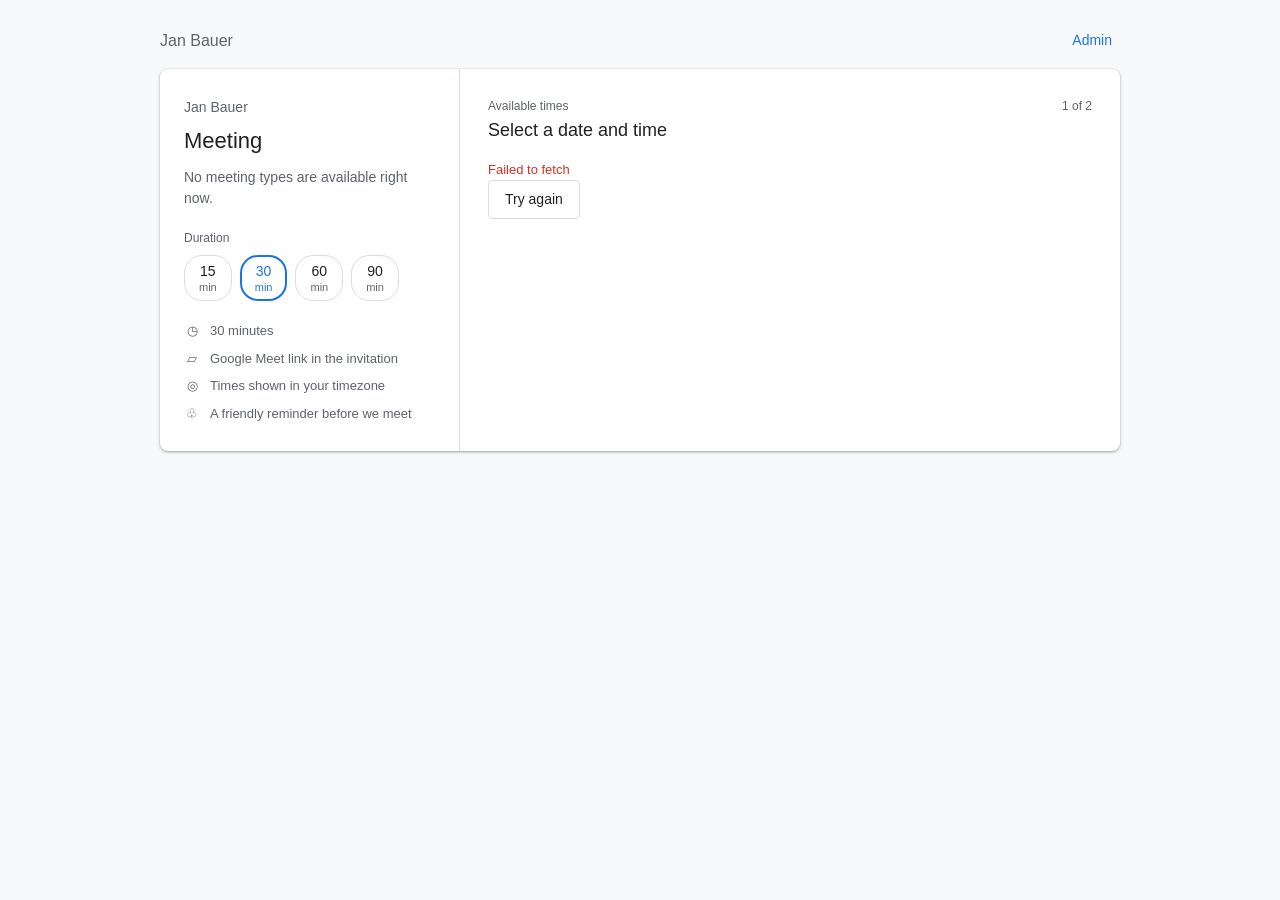
==== commit 958919eb: "Plain Google-style /meet booking page Co-Authored-By: Claude Haiku 5.5 <noreply@anthropic.com>" ====
--- a/meet/index.html
+++ b/meet/index.html
@@ -3,30 +3,51 @@
 <head>
   <meta charset="utf-8">
   <meta name="viewport" content="width=device-width, initial-scale=1">
-  <meta name="theme-color" content="#f6f5f0">
-  <meta name="description" content="Find a time to meet Jan Bauer. Choose a conversation, pick a time in your timezone, and get a calendar invitation.">
-  <title>Meet · Jan Bauer</title>
+  <meta name="theme-color" content="#ffffff">
+  <meta name="description" content="Book a meeting with Jan Bauer. Times are shown in your time zone.">
+  <title>Book a meeting · Jan Bauer</title>
   <link rel="icon" href="./favicon.svg" type="image/svg+xml">
   <link rel="stylesheet" href="./styles.css">
   <script src="./config.js"></script>
   <script type="module" src="./app.js"></script>
 </head>
 <body>
-  <header class="site-header">
-    <a class="brand" href="https://janbauer.cc" aria-label="Jan Bauer home"><span class="monogram">jb<span>↗</span></span><span>Jan Bauer<span class="brand-caption">A little time, well spent.</span></span></a>
-    <nav><a class="home-link" href="https://janbauer.cc">Back to website <span aria-hidden="true">↗</span></a><button id="admin-open" class="text-button">Admin <span aria-hidden="true">↗</span></button></nav>
-  </header>
-  <main id="main">
-    <section class="intro"><div><p class="eyebrow"><span class="status-dot"></span> LET’S MAKE TIME</p><h1>Good conversations<br>start here<span class="green">.</span></h1><p class="intro-copy">An idea, a question, or just a hello.<br>Pick a time and let’s talk.</p></div><div class="intro-note"><span class="scribble" aria-hidden="true">↙</span><p>No back-and-forth.<br>Just a time that works for you.</p></div></section>
-    <div id="preview-note" class="preview-note" hidden><span><strong>Interactive preview</strong> · Try a booking or explore the admin workspace. No invitations or emails are sent.</span><button id="demo-admin" class="text-button">Explore admin <span aria-hidden="true">↗</span></button></div>
-    <section id="booking-shell" class="booking-shell" aria-label="Book a meeting">
-      <aside class="meeting-panel"><div class="avatar" aria-hidden="true">jb<span class="avatar-dot"></span></div><p class="eyebrow muted">A CONVERSATION WITH</p><h2>Jan Bauer</h2><p class="panel-copy">Make room for a new connection.</p><label class="field-label" id="duration-label">How much time do you need?</label><div id="duration-options" class="duration-options" role="group" aria-labelledby="duration-label"></div><div id="meeting-meta" class="meeting-meta"></div><div class="host-note"><span aria-hidden="true">✳</span><p>Your time is valuable.<br>Let’s make the most of it.</p></div></aside>
-      <div class="schedule-panel"><div class="step-heading"><span class="step-number" id="step-number">01</span><div><p class="eyebrow muted" id="step-eyebrow">FIND YOUR MOMENT</p><h2 id="step-title">Choose a date & time</h2></div><span class="step-count" id="step-count">1 of 2</span></div><div id="booking-content"></div></div>
+  <main class="page">
+    <div id="preview-note" class="preview-note" hidden>
+      <span>Preview: sample times only. Nothing is booked.</span>
+      <button id="demo-admin" class="text-button" type="button" hidden>Admin</button>
+    </div>
+    <header class="top">
+      <span class="brand">Jan Bauer</span>
+      <button id="admin-open" class="text-button" type="button">Admin</button>
+    </header>
+    <section id="booking-shell" class="card" aria-label="Book a meeting">
+      <aside class="info">
+        <p class="host">Jan Bauer</p>
+        <h1 class="info-title">Meeting</h1>
+        <p class="panel-copy muted"></p>
+        <div class="field">
+          <span class="field-label" id="duration-label">Duration</span>
+          <div id="duration-options" class="duration-options" role="group" aria-labelledby="duration-label"></div>
+        </div>
+        <div id="meeting-meta" class="meeting-meta"></div>
+      </aside>
+      <div class="content">
+        <div class="step-heading">
+          <span class="step-number" id="step-number" hidden></span>
+          <div>
+            <p class="step-eyebrow muted" id="step-eyebrow"></p>
+            <h2 id="step-title">Select a date and time</h2>
+          </div>
+          <span class="step-count muted" id="step-count"></span>
+        </div>
+        <div id="booking-content"></div>
+      </div>
     </section>
-    <div class="below-booking"><p><span class="small-lock" aria-hidden="true">⌑</span> Your calendar stays yours. Only Jan’s available times are shown.</p><p>Good things start with a conversation. <span class="green">↗</span></p></div>
+    <dialog id="admin-dialog" class="admin-dialog" aria-labelledby="admin-title">
+      <div id="admin-content"></div>
+    </dialog>
+    <div id="toast" class="toast" role="status" hidden></div>
   </main>
-  <footer class="site-footer"><span>© <span id="year"></span> Jan Bauer</span><span>Made for a more human internet.</span><a href="https://janbauer.cc">janbauer.cc <span aria-hidden="true">↗</span></a></footer>
-  <dialog id="admin-dialog" class="admin-dialog" aria-labelledby="admin-title"><div id="admin-content"></div></dialog>
-  <div id="toast" class="toast" role="status" hidden></div>
 </body>
 </html>
--- a/meet/styles.css
+++ b/meet/styles.css
@@ -1,343 +1,190 @@
-/* Matches the palette and type of japhba.github.io: warm paper, terracotta and teal accents, serif headings. */
+/* Plain booking layout in the style of Google Calendar appointment pages. */
 :root {
-  --bg: #f4efe6;
-  --bg-strong: #efe6d7;
-  --surface: rgba(255, 252, 246, 0.78);
-  --surface-strong: rgba(255, 252, 246, 0.92);
-  --ink: #171310;
-  --muted: #645b4f;
-  --line: rgba(31, 24, 18, 0.12);
-  --accent: #b4532a;
-  --accent-deep: #7f3113;
-  --accent-cool: #1f6765;
-  --accent-soft: rgba(180, 83, 42, 0.12);
-  --cool-soft: rgba(31, 103, 101, 0.1);
-  --danger: #9b2c2c;
-  --shadow: 0 18px 60px rgba(38, 23, 12, 0.12);
-  --shadow-sm: 0 12px 28px rgba(38, 23, 12, 0.08);
-  --radius-lg: 28px;
-  --radius-md: 18px;
-  --radius-sm: 12px;
-  --sans: "Avenir Next", Avenir, "Segoe UI", Helvetica, sans-serif;
-  --serif: "Iowan Old Style", "Palatino Linotype", "Book Antiqua", Georgia, serif;
-  --page: 1000px;
+  --page: #f8f9fa;
+  --card: #ffffff;
+  --text: #202124;
+  --muted: #5f6368;
+  --line: #dadce0;
+  --hover: #f1f3f4;
+  --blue: #1a73e8;
+  --blue-soft: #e8f0fe;
+  --danger: #d93025;
+  --shadow: 0 1px 2px rgba(60, 64, 67, 0.3), 0 1px 3px 1px rgba(60, 64, 67, 0.15);
+  --radius: 8px;
+  --sans: Roboto, "Helvetica Neue", Arial, sans-serif;
 }
 @media (prefers-color-scheme: dark) {
   :root:not([data-theme="light"]) {
-    --bg: #171310;
-    --bg-strong: #211b16;
-    --surface: rgba(38, 31, 25, 0.82);
-    --surface-strong: rgba(38, 31, 25, 0.94);
-    --ink: #f4eee4;
-    --muted: #b6ab9c;
-    --line: rgba(244, 238, 228, 0.14);
-    --accent: #e07a4f;
-    --accent-deep: #f0a27f;
-    --accent-cool: #6fbdb9;
-    --accent-soft: rgba(224, 122, 79, 0.16);
-    --cool-soft: rgba(111, 189, 185, 0.14);
-    --danger: #f08b8b;
-    --shadow: 0 18px 60px rgba(0, 0, 0, 0.35);
-    --shadow-sm: 0 12px 28px rgba(0, 0, 0, 0.3);
+    --page: #202124;
+    --card: #292a2d;
+    --text: #e8eaed;
+    --muted: #9aa0a6;
+    --line: #5f6368;
+    --hover: #3c4043;
+    --blue: #8ab4f8;
+    --blue-soft: #394457;
+    --danger: #f28b82;
+    --shadow: 0 1px 2px rgba(0, 0, 0, 0.4), 0 1px 3px 1px rgba(0, 0, 0, 0.2);
   }
 }
 :root[data-theme="dark"] {
-  --bg: #171310;
-  --bg-strong: #211b16;
-  --surface: rgba(38, 31, 25, 0.82);
-  --surface-strong: rgba(38, 31, 25, 0.94);
-  --ink: #f4eee4;
-  --muted: #b6ab9c;
-  --line: rgba(244, 238, 228, 0.14);
-  --accent: #e07a4f;
-  --accent-deep: #f0a27f;
-  --accent-cool: #6fbdb9;
-  --accent-soft: rgba(224, 122, 79, 0.16);
-  --cool-soft: rgba(111, 189, 185, 0.14);
-  --danger: #f08b8b;
-  --shadow: 0 18px 60px rgba(0, 0, 0, 0.35);
-  --shadow-sm: 0 12px 28px rgba(0, 0, 0, 0.3);
+  --page: #202124;
+  --card: #292a2d;
+  --text: #e8eaed;
+  --muted: #9aa0a6;
+  --line: #5f6368;
+  --hover: #3c4043;
+  --blue: #8ab4f8;
+  --blue-soft: #394457;
+  --danger: #f28b82;
+  --shadow: 0 1px 2px rgba(0, 0, 0, 0.4), 0 1px 3px 1px rgba(0, 0, 0, 0.2);
 }
 
 * { box-sizing: border-box; }
-body {
-  margin: 0;
-  min-height: 100vh;
-  background:
-    radial-gradient(circle at 8% 4%, rgba(180, 83, 42, 0.14), transparent 26%),
-    radial-gradient(circle at 92% 18%, rgba(31, 103, 101, 0.12), transparent 22%),
-    linear-gradient(180deg, var(--bg), var(--bg-strong));
-  background-attachment: fixed;
-  color: var(--ink);
-  font: 16px/1.6 var(--sans);
-  -webkit-font-smoothing: antialiased;
-}
-body > header, body > main, body > footer { width: min(var(--page), calc(100% - 32px)); margin-inline: auto; }
-a { color: var(--accent); text-underline-offset: 3px; }
-h1, h2, h3 { font-family: var(--serif); font-weight: 600; letter-spacing: -0.01em; line-height: 1.15; margin: 0; }
-p { margin: 0 0 12px; }
+body { margin: 0; min-height: 100vh; background: var(--page); color: var(--text); font: 14px/1.5 var(--sans); -webkit-font-smoothing: antialiased; }
 button, input, select, textarea { font: inherit; color: inherit; }
 button { cursor: pointer; }
-button:focus-visible, input:focus-visible, select:focus-visible, textarea:focus-visible, a:focus-visible {
-  outline: 2px solid var(--accent-cool);
-  outline-offset: 2px;
-}
+button:focus-visible, input:focus-visible, select:focus-visible, textarea:focus-visible, a:focus-visible { outline: 2px solid var(--blue); outline-offset: 2px; }
+a { color: var(--blue); }
+h1, h2, h3 { font-weight: 400; margin: 0; }
+p { margin: 0 0 10px; }
 [hidden] { display: none !important; }
 .muted { color: var(--muted); }
-.green { color: var(--accent); }
-.optional { color: var(--muted); font-weight: 400; }
 
-/* Header: a pill bar like the main site's nav */
-.site-header {
-  display: flex; align-items: center; justify-content: space-between; gap: 16px;
-  margin-top: 18px; padding: 10px 14px 10px 18px;
-  background: var(--surface-strong);
-  border: 1px solid var(--line);
-  border-radius: 999px;
-  box-shadow: var(--shadow-sm);
+.page { width: min(960px, calc(100% - 32px)); margin: 0 auto; padding: 24px 0 40px; }
+.top { display: flex; justify-content: space-between; align-items: center; margin-bottom: 12px; }
+.brand { font-size: 16px; color: var(--muted); }
+.text-button { background: none; border: 0; color: var(--blue); padding: 6px 8px; border-radius: 4px; }
+.text-button:hover { background: var(--hover); }
+.preview-note { display: flex; justify-content: space-between; align-items: center; gap: 12px; margin-bottom: 12px; padding: 8px 12px; background: var(--blue-soft); border-radius: var(--radius); }
+
+.card { display: grid; grid-template-columns: 300px 1fr; background: var(--card); border-radius: var(--radius); box-shadow: var(--shadow); overflow: hidden; }
+.info { padding: 28px 24px; border-right: 1px solid var(--line); }
+.host { color: var(--muted); margin-bottom: 6px; }
+.info-title { font-size: 22px; margin-bottom: 10px; }
+.panel-copy { font-size: 14px; }
+.field { margin-top: 20px; }
+.field-label { display: block; color: var(--muted); font-size: 12px; margin-bottom: 8px; }
+.duration-options { display: flex; flex-wrap: wrap; gap: 8px; }
+.duration-button { background: var(--card); border: 1px solid var(--line); border-radius: 18px; padding: 6px 14px; color: var(--text); line-height: 1.3; }
+.duration-button small { display: block; font-size: 11px; color: var(--muted); }
+.duration-button:hover { background: var(--hover); }
+.duration-button[aria-pressed="true"] { border: 2px solid var(--blue); color: var(--blue); padding: 5px 13px; }
+.duration-button[aria-pressed="true"] small { color: var(--blue); }
+.meeting-meta { margin-top: 20px; display: grid; gap: 8px; color: var(--muted); font-size: 13px; }
+.meta-row { display: flex; gap: 10px; }
+.meta-icon { width: 16px; text-align: center; flex: 0 0 auto; }
+
+.content { padding: 28px 28px 24px; min-width: 0; }
+.step-heading { display: flex; align-items: flex-start; gap: 12px; margin-bottom: 16px; }
+.step-heading > div { flex: 1; min-width: 0; }
+.step-heading h2 { font-size: 18px; }
+.step-eyebrow { font-size: 12px; margin-bottom: 2px; }
+.step-count { font-size: 12px; white-space: nowrap; }
+.step-number { display: none; }
+
+.timezone-field { margin-bottom: 14px; padding: 10px 12px; border: 1px solid var(--line); border-radius: var(--radius); }
+.timezone-label { display: block; color: var(--muted); font-size: 12px; margin-bottom: 4px; }
+.timezone-select { width: 100%; padding: 8px 10px; border: 1px solid var(--line); border-radius: 4px; background: var(--card); }
+.timezone-pill { display: inline-block; margin-top: 6px; font-weight: 500; }
+.timezone-help { margin: 4px 0 0; font-size: 12px; color: var(--muted); }
+
+.times-heading { font-size: 14px; margin: 8px 0 2px; }
+.times-subtitle { font-size: 12px; color: var(--muted); margin-bottom: 12px; }
+.times-list { display: grid; grid-template-columns: repeat(auto-fill, minmax(96px, 1fr)); gap: 8px; }
+.time-button { background: var(--card); border: 1px solid var(--blue); color: var(--blue); border-radius: 18px; padding: 8px 6px; font-variant-numeric: tabular-nums; }
+.time-button:hover { background: var(--blue-soft); }
+.time-button[aria-pressed="true"] { background: var(--blue); color: var(--card); }
+.empty-state { color: var(--muted); grid-column: 1 / -1; }
+.continue-button, .primary-button { background: var(--blue); color: #fff; border: 0; border-radius: 4px; padding: 10px 24px; font-weight: 500; }
+.continue-button:disabled, .primary-button:disabled { opacity: 0.45; cursor: default; }
+.continue-button { margin-top: 16px; }
+.primary-button { width: 100%; margin-top: 12px; }
+.secondary-button { background: var(--card); border: 1px solid var(--line); border-radius: 4px; padding: 8px 16px; }
+.danger-button { background: none; border: 1px solid var(--danger); color: var(--danger); border-radius: 4px; padding: 8px 16px; }
+.back-button, .link-button { background: none; border: 0; color: var(--blue); padding: 0; }
+.icon-button { background: none; border: 1px solid var(--line); border-radius: 50%; width: 32px; height: 32px; }
+.booking-bottom, .below-booking, .scribble, .host-note, .intro, .site-footer { display: none; }
+
+.booking-form { display: grid; gap: 12px; margin-top: 8px; }
+.form-grid { display: grid; grid-template-columns: 1fr 1fr; gap: 12px; }
+.form-field { display: grid; gap: 4px; }
+.form-field label, .field-label-small { font-size: 12px; color: var(--muted); }
+.booking-form input, .booking-form textarea, .admin-card input, .admin-card select, .admin-card textarea, .admin-body input, .admin-body select, .event-filter input {
+  width: 100%; padding: 8px 10px; border: 1px solid var(--line); border-radius: 4px; background: var(--card);
 }
-.brand { display: flex; align-items: center; gap: 10px; color: var(--ink); text-decoration: none; font-family: var(--serif); font-weight: 600; }
-.brand > span:last-child { display: flex; flex-direction: column; line-height: 1.2; }
-.brand-caption { font: 13px/1.3 var(--sans); color: var(--muted); font-weight: 400; }
-.monogram {
-  display: inline-grid; place-items: center; width: 36px; height: 36px; border-radius: 50%;
-  background: var(--accent-soft); color: var(--accent-deep); font-family: var(--serif); font-weight: 600; font-size: 15px;
-}
-.monogram span { font-size: 12px; margin-left: 1px; }
-.site-header nav { display: flex; align-items: center; gap: 6px; font-size: 14px; }
-.home-link, .text-button {
-  color: var(--muted); text-decoration: none; padding: 8px 12px; border-radius: 999px;
-}
-.home-link:hover, .text-button:hover { background: var(--cool-soft); color: var(--ink); }
-.text-button { background: none; border: 0; }
+.booking-form textarea { min-height: 80px; resize: vertical; }
+.form-footnote { font-size: 12px; color: var(--muted); margin: 0; }
+.error-message { color: var(--danger); font-size: 13px; margin: 0; min-height: 1em; }
+.honeypot { position: absolute; left: -9999px; width: 1px; height: 1px; overflow: hidden; }
+.detail-summary, .summary { display: flex; justify-content: space-between; align-items: center; gap: 12px; padding: 12px; margin-bottom: 8px; border: 1px solid var(--line); border-radius: var(--radius); }
+.detail-summary > div, .summary > div { min-width: 0; }
+.success-icon { display: none; }
+.success-actions { display: flex; flex-wrap: wrap; gap: 8px; margin-top: 12px; }
+.booking-status { color: var(--blue); font-weight: 500; }
+.calendar-legend { display: flex; flex-wrap: wrap; gap: 12px; font-size: 12px; color: var(--muted); margin-top: 8px; }
+.legend-square { display: inline-block; width: 10px; height: 10px; border-radius: 2px; background: var(--blue-soft); border: 1px solid var(--blue); margin-right: 6px; vertical-align: -1px; }
+.cancel-view { padding: 24px; }
 
-/* Intro */
-.intro {
-  display: grid; grid-template-columns: 1.4fr 1fr; gap: 32px; align-items: end;
-  padding: 56px 4px 28px;
-}
-.eyebrow {
-  display: inline-flex; align-items: center; gap: 8px;
-  font-size: 12px; letter-spacing: 0.14em; text-transform: uppercase; color: var(--accent-cool); font-weight: 600; margin-bottom: 14px;
-}
-.eyebrow.muted { color: var(--muted); }
-.status-dot { width: 8px; height: 8px; border-radius: 50%; background: var(--accent-cool); box-shadow: 0 0 0 4px var(--cool-soft); }
-.intro h1 { font-size: clamp(2.2rem, 4.4vw, 3.3rem); }
-.intro-copy { color: var(--muted); font-size: 1.05rem; margin-top: 14px; }
-.intro-note {
-  padding: 18px 20px; border-radius: var(--radius-md);
-  background: var(--surface); border: 1px solid var(--line); box-shadow: var(--shadow-sm);
-  color: var(--muted); font-size: 15px;
-}
-.scribble { display: block; font-size: 22px; color: var(--accent); margin-bottom: 4px; }
-.intro-note p { margin: 0; }
+.calendar-layout { display: grid; grid-template-columns: 1.1fr 1fr; gap: 20px; }
+.calendar-toolbar { display: flex; justify-content: space-between; align-items: center; margin-bottom: 8px; }
+.month-buttons { display: flex; gap: 4px; }
+.weekdays, .calendar-grid { display: grid; grid-template-columns: repeat(7, 1fr); gap: 2px; }
+.weekdays { font-size: 11px; color: var(--muted); text-align: center; }
+.day { aspect-ratio: 1; display: grid; place-items: center; border-radius: 50%; background: none; border: 1px solid transparent; font-size: 13px; }
+.day.available { border-color: var(--blue); color: var(--blue); }
+.day.selected { background: var(--blue); color: var(--card); }
+.day:disabled { opacity: 0.35; }
+.dates { display: grid; gap: 4px; }
 
-.preview-note {
-  display: flex; flex-wrap: wrap; justify-content: space-between; align-items: center; gap: 12px;
-  margin: 8px 0 16px; padding: 12px 16px; border-radius: var(--radius-sm);
-  background: var(--accent-soft); color: var(--accent-deep); font-size: 14px;
-}
+.admin-dialog { width: min(960px, calc(100% - 24px)); max-height: calc(100vh - 32px); padding: 0; background: var(--card); color: var(--text); border: 1px solid var(--line); border-radius: var(--radius); box-shadow: var(--shadow); }
+.admin-dialog::backdrop { background: rgba(32, 33, 36, 0.5); }
+.admin-header { display: flex; justify-content: space-between; align-items: center; gap: 12px; padding: 16px 20px; border-bottom: 1px solid var(--line); }
+.admin-header h2 { font-size: 18px; }
+.admin-badge { color: var(--muted); font-size: 12px; }
+.admin-body { padding: 18px 20px 24px; overflow: auto; }
+.admin-tabs { display: flex; flex-wrap: wrap; gap: 6px; margin-bottom: 16px; }
+.admin-tab { background: none; border: 0; border-bottom: 2px solid transparent; padding: 6px 4px; color: var(--muted); }
+.admin-tab.active { color: var(--blue); border-bottom-color: var(--blue); }
+.admin-section-head h3 { font-size: 16px; margin-bottom: 4px; }
+.admin-section-head p, .admin-copy { font-size: 12px; color: var(--muted); }
+.admin-two-col { display: grid; grid-template-columns: 1fr 1fr; gap: 14px; }
+.admin-card { padding: 16px; border: 1px solid var(--line); border-radius: var(--radius); }
+.admin-card h3 { font-size: 14px; margin-bottom: 10px; }
+.admin-notice { padding: 8px 12px; background: var(--blue-soft); border-radius: 4px; font-size: 13px; margin-bottom: 12px; }
+.admin-savebar { display: flex; justify-content: space-between; align-items: center; gap: 12px; margin-top: 16px; flex-wrap: wrap; }
+.admin-savebar p { margin: 0; font-size: 12px; color: var(--muted); }
+.admin-body .primary-button { width: auto; margin-top: 0; }
+.week-row { display: grid; grid-template-columns: 80px 1fr auto 1fr; align-items: center; gap: 8px; margin-bottom: 6px; }
+.switch { display: inline-flex; align-items: center; gap: 6px; font-size: 13px; }
+.switch input { accent-color: var(--blue); }
+.reminder-setting { display: flex; justify-content: space-between; align-items: center; gap: 12px; padding: 8px 0; border-bottom: 1px solid var(--line); }
+.reminder-setting small { display: block; color: var(--muted); }
+.calendar-rule { display: flex; justify-content: space-between; align-items: center; gap: 12px; padding: 10px 0; border-bottom: 1px solid var(--line); }
+.calendar-rule p { margin: 2px 0 0; font-size: 12px; color: var(--muted); }
+.calendar-color { display: inline-block; width: 10px; height: 10px; border-radius: 50%; margin-right: 8px; }
+.event-filter { display: flex; flex-wrap: wrap; gap: 10px; align-items: flex-end; margin: 10px 0; }
+.event-list { display: grid; gap: 6px; }
+.event-row { display: flex; justify-content: space-between; align-items: center; gap: 10px; padding: 8px 10px; border: 1px solid var(--line); border-radius: 4px; font-size: 13px; }
+.booking-row { display: flex; justify-content: space-between; gap: 12px; padding: 10px 0; border-bottom: 1px solid var(--line); font-size: 13px; }
+.type-cards { display: grid; gap: 10px; }
+.type-card { padding: 12px; border: 1px solid var(--line); border-radius: var(--radius); }
+.type-card-top { display: flex; justify-content: space-between; align-items: center; gap: 10px; }
+.type-duration { font-weight: 500; }
+.login-box { max-width: 400px; margin: 30px auto; text-align: center; }
+.login-box h3 { font-size: 18px; margin: 10px 0 6px; }
+.toast { position: fixed; left: 50%; bottom: 20px; transform: translateX(-50%); padding: 10px 16px; border-radius: 4px; background: var(--text); color: var(--card); box-shadow: var(--shadow); font-size: 13px; }
+.loading { color: var(--muted); padding: 16px 0; }
+.avatar { display: none; }
 
-/* Booking card */
-.booking-shell {
-  display: grid; grid-template-columns: 300px 1fr; gap: 0;
-  background: var(--surface-strong); border: 1px solid var(--line);
-  border-radius: var(--radius-lg); box-shadow: var(--shadow); overflow: hidden;
-}
-.meeting-panel { padding: 32px 28px; background: var(--cool-soft); border-right: 1px solid var(--line); }
-.avatar {
-  position: relative; display: grid; place-items: center; width: 60px; height: 60px; border-radius: 50%;
-  background: var(--accent-cool); color: #fff; font-family: var(--serif); font-size: 20px; font-weight: 600; margin-bottom: 18px;
-}
-.avatar-dot { position: absolute; right: 2px; bottom: 2px; width: 12px; height: 12px; border-radius: 50%; background: #6fbf8e; border: 2px solid var(--surface-strong); }
-.meeting-panel h2 { font-size: 1.6rem; margin-bottom: 8px; }
-.panel-copy { color: var(--muted); font-size: 15px; }
-.field-label { display: block; font-size: 14px; font-weight: 600; margin: 22px 0 10px; }
-.duration-options { display: flex; flex-wrap: wrap; gap: 8px; }
-.duration-button {
-  min-width: 64px; padding: 9px 12px; border-radius: 999px;
-  background: var(--surface-strong); border: 1px solid var(--line); color: var(--ink); font-weight: 600; line-height: 1.1;
-}
-.duration-button small { display: block; font-size: 11px; font-weight: 400; color: var(--muted); }
-.duration-button[aria-pressed="true"] { background: var(--accent); border-color: var(--accent); color: #fff; }
-.duration-button[aria-pressed="true"] small { color: rgba(255, 255, 255, 0.85); }
-.meeting-meta { margin-top: 20px; display: grid; gap: 10px; font-size: 14px; color: var(--muted); }
-.meta-row { display: flex; gap: 10px; align-items: flex-start; }
-.meta-icon { color: var(--accent-cool); width: 16px; text-align: center; flex: 0 0 auto; }
-.host-note { margin-top: 26px; display: flex; gap: 10px; font-size: 14px; color: var(--muted); }
-.host-note span { color: var(--accent); }
-.host-note p { margin: 0; }
-
-.schedule-panel { padding: 30px 30px 26px; min-width: 0; }
-.step-heading { display: flex; align-items: flex-start; gap: 14px; margin-bottom: 20px; }
-.step-heading > div { flex: 1; min-width: 0; }
-.step-heading h2 { font-size: clamp(1.35rem, 1.8vw, 1.8rem); }
-.step-number {
-  display: grid; place-items: center; width: 40px; height: 40px; border-radius: 50%; flex: 0 0 auto;
-  background: var(--accent-soft); color: var(--accent-deep); font-family: var(--serif); font-weight: 600;
-}
-.step-count { font-size: 13px; color: var(--muted); white-space: nowrap; padding-top: 4px; }
-
-/* Timezone: always visible above the times */
-.timezone-field {
-  margin-top: 4px; margin-bottom: 18px; padding: 14px 16px; border-radius: var(--radius-sm);
-  background: var(--cool-soft); border: 1px solid var(--line);
-}
-.timezone-label { display: block; font-size: 12px; letter-spacing: 0.08em; text-transform: uppercase; color: var(--accent-cool); font-weight: 600; margin-bottom: 8px; }
-.timezone-select {
-  width: 100%; padding: 9px 12px; border-radius: var(--radius-sm);
-  background: var(--surface-strong); border: 1px solid var(--line);
-}
-.timezone-pill {
-  display: inline-block; margin-top: 10px; padding: 4px 10px; border-radius: 999px;
-  background: var(--surface-strong); border: 1px solid var(--line); font-size: 14px; font-weight: 600;
-}
-.timezone-help { margin: 8px 0 0; font-size: 13px; color: var(--muted); }
-
-.times-heading { font-size: 1.25rem; }
-.times-subtitle { color: var(--muted); font-size: 14px; margin: 4px 0 14px; }
-.times-list { display: grid; grid-template-columns: repeat(auto-fill, minmax(104px, 1fr)); gap: 8px; }
-.time-button {
-  padding: 10px 8px; border-radius: 999px; text-align: center; font-variant-numeric: tabular-nums;
-  background: var(--surface-strong); border: 1px solid var(--line); color: var(--ink);
-}
-.time-button:hover { border-color: var(--accent-cool); }
-.time-button[aria-pressed="true"] { background: var(--accent-cool); border-color: var(--accent-cool); color: #fff; }
-.empty-state { color: var(--muted); grid-column: 1 / -1; }
-.continue-button, .primary-button, .secondary-button, .danger-button {
-  display: inline-flex; align-items: center; justify-content: center; gap: 8px;
-  padding: 12px 20px; border-radius: 999px; font-weight: 600; border: 1px solid transparent; text-decoration: none;
-}
-.continue-button, .primary-button { background: var(--accent); color: #fff; box-shadow: var(--shadow-sm); }
-.continue-button:hover, .primary-button:hover { background: var(--accent-deep); }
-.continue-button:disabled, .primary-button:disabled { opacity: 0.5; cursor: default; }
-.continue-button { margin-top: 18px; width: 100%; }
-.primary-button { width: 100%; margin-top: 12px; }
-.secondary-button { background: var(--surface-strong); border-color: var(--line); color: var(--ink); }
-.danger-button { background: none; border-color: var(--danger); color: var(--danger); }
-.icon-button { background: none; border: 1px solid var(--line); border-radius: 999px; width: 36px; height: 36px; }
-.back-button, .link-button {
-  background: none; border: 0; padding: 0; color: var(--accent); font-weight: 600;
-}
-.booking-bottom, .below-booking { color: var(--muted); font-size: 13px; }
-.below-booking { display: flex; flex-wrap: wrap; justify-content: space-between; gap: 8px; margin: 20px 4px 0; }
-.below-booking p { margin: 0; }
-.small-lock { color: var(--accent-cool); }
-
-/* Booking form */
-.booking-form { display: grid; gap: 14px; margin-top: 8px; }
-.form-grid { display: grid; grid-template-columns: 1fr 1fr; gap: 14px; }
-.form-field { display: grid; gap: 6px; }
-.form-field label, .field-label-small { font-size: 14px; font-weight: 600; }
-.booking-form input, .booking-form textarea, .admin-card input, .admin-card select, .admin-card textarea, .admin-body input, .admin-body select {
-  width: 100%; padding: 10px 12px; border-radius: var(--radius-sm);
-  background: var(--surface-strong); border: 1px solid var(--line); color: var(--ink);
-}
-.booking-form textarea { min-height: 96px; resize: vertical; }
-.form-footnote { font-size: 13px; color: var(--muted); margin: 0; }
-.error-message { color: var(--danger); font-size: 14px; margin: 0; min-height: 1em; }
-.honeypot { position: absolute; left: -9999px; width: 1px; height: 1px; overflow: hidden; }
-.detail-summary {
-  display: flex; justify-content: space-between; align-items: center; gap: 12px;
-  padding: 14px 16px; margin: 4px 0 6px; border-radius: var(--radius-sm); background: var(--cool-soft);
-}
-.detail-summary > div { font-weight: 600; }
-.summary { font-weight: 600; }
-.success { text-align: left; }
-.success-icon {
-  display: grid; place-items: center; width: 52px; height: 52px; border-radius: 50%;
-  background: var(--cool-soft); color: var(--accent-cool); font-size: 24px; margin-bottom: 14px;
-}
-.success-actions { display: flex; flex-wrap: wrap; gap: 10px; margin-top: 16px; }
-.booking-status { display: inline-block; padding: 4px 10px; border-radius: 999px; background: var(--cool-soft); color: var(--accent-cool); font-size: 13px; font-weight: 600; }
-
-/* Legend */
-.calendar-legend { display: flex; flex-wrap: wrap; gap: 14px; font-size: 13px; color: var(--muted); margin: 10px 0 0; }
-.legend-square { display: inline-block; width: 10px; height: 10px; border-radius: 3px; background: var(--accent-cool); margin-right: 6px; vertical-align: -1px; }
-
-/* Cancel view */
-.cancel-view { max-width: 520px; margin: 0 auto; padding: 30px; background: var(--surface-strong); border: 1px solid var(--line); border-radius: var(--radius-lg); box-shadow: var(--shadow); }
-
-/* Admin */
-.admin-dialog {
-  width: min(960px, calc(100% - 24px)); max-height: calc(100vh - 32px); padding: 0;
-  background: var(--bg); color: var(--ink); border: 1px solid var(--line); border-radius: var(--radius-lg); box-shadow: var(--shadow);
-}
-.admin-dialog::backdrop { background: rgba(23, 19, 16, 0.45); backdrop-filter: blur(4px); }
-.admin-header { display: flex; justify-content: space-between; align-items: center; gap: 12px; padding: 18px 24px; border-bottom: 1px solid var(--line); }
-.admin-header h2 { font-size: 1.4rem; }
-.admin-badge { font-size: 12px; padding: 4px 10px; border-radius: 999px; background: var(--accent-soft); color: var(--accent-deep); font-weight: 600; }
-.admin-body { padding: 22px 24px 28px; overflow: auto; }
-.admin-tabs { display: flex; flex-wrap: wrap; gap: 6px; margin-bottom: 18px; }
-.admin-tab {
-  padding: 8px 14px; border-radius: 999px; background: none; border: 1px solid var(--line); color: var(--muted); font-size: 14px;
-}
-.admin-tab.active { background: var(--ink); border-color: var(--ink); color: var(--bg); }
-.admin-section-head h3 { font-size: 1.35rem; }
-.admin-section-head p { color: var(--muted); font-size: 14px; }
-.admin-two-col { display: grid; grid-template-columns: 1fr 1fr; gap: 16px; }
-.admin-card { padding: 18px; border-radius: var(--radius-md); background: var(--surface-strong); border: 1px solid var(--line); box-shadow: var(--shadow-sm); }
-.admin-card h3 { font-size: 1.1rem; margin-bottom: 12px; }
-.admin-copy { font-size: 13px; color: var(--muted); margin: 8px 0 0; }
-.admin-notice { padding: 10px 14px; border-radius: var(--radius-sm); background: var(--accent-soft); color: var(--accent-deep); font-size: 14px; margin-bottom: 14px; }
-.admin-savebar { display: flex; justify-content: space-between; align-items: center; gap: 12px; margin-top: 18px; flex-wrap: wrap; }
-.admin-savebar p { margin: 0; font-size: 13px; color: var(--muted); }
-.admin-body .primary-button { width: auto; margin-top: 0; }
-.week-row { display: grid; grid-template-columns: 90px 1fr auto 1fr; align-items: center; gap: 8px; margin-bottom: 8px; font-size: 14px; }
-.week-row input[type="time"] { width: 100%; }
-.switch { display: inline-flex; align-items: center; gap: 8px; font-size: 14px; }
-.switch input { accent-color: var(--accent); width: 16px; height: 16px; }
-.reminder-setting { display: flex; justify-content: space-between; align-items: center; gap: 12px; padding: 10px 0; border-bottom: 1px solid var(--line); font-size: 14px; }
-.reminder-setting small { display: block; color: var(--muted); }
-.calendar-rule { display: flex; justify-content: space-between; align-items: center; gap: 12px; padding: 12px 0; border-bottom: 1px solid var(--line); }
-.calendar-rule p { margin: 2px 0 0; font-size: 13px; color: var(--muted); }
-.calendar-color { display: inline-block; width: 10px; height: 10px; border-radius: 50%; margin-right: 8px; }
-.event-filter { display: flex; flex-wrap: wrap; gap: 12px; align-items: flex-end; margin: 12px 0; }
-.event-list { display: grid; gap: 8px; }
-.event-row { display: flex; justify-content: space-between; align-items: center; gap: 12px; padding: 10px 12px; border-radius: var(--radius-sm); border: 1px solid var(--line); font-size: 14px; }
-.booking-row { display: flex; justify-content: space-between; gap: 12px; padding: 12px 0; border-bottom: 1px solid var(--line); font-size: 14px; }
-.bookings-list { display: grid; }
-.type-cards { display: grid; gap: 12px; }
-.type-card { padding: 16px; border-radius: var(--radius-md); background: var(--surface-strong); border: 1px solid var(--line); }
-.type-card-top { display: flex; justify-content: space-between; align-items: center; gap: 12px; }
-.type-duration { font-weight: 700; color: var(--accent-cool); }
-.login-box { max-width: 420px; margin: 40px auto; text-align: center; }
-.login-box h3 { font-size: 1.5rem; margin: 14px 0 8px; }
-.avatar.small { width: 44px; height: 44px; }
-.toast {
-  position: fixed; left: 50%; bottom: 22px; transform: translateX(-50%); z-index: 50;
-  padding: 12px 18px; border-radius: 999px; background: var(--ink); color: var(--bg); font-size: 14px; box-shadow: var(--shadow-sm);
-}
-.loading { color: var(--muted); padding: 24px 0; }
-
-/* Calendar grid */
-.calendar-layout { display: grid; grid-template-columns: 1.1fr 1fr; gap: 20px; }
-.calendar-toolbar { display: flex; justify-content: space-between; align-items: center; gap: 12px; margin-bottom: 12px; }
-.month-buttons { display: flex; gap: 6px; }
-.weekdays, .calendar-grid { display: grid; grid-template-columns: repeat(7, 1fr); gap: 4px; }
-.weekdays { font-size: 12px; color: var(--muted); text-align: center; }
-.day {
-  aspect-ratio: 1; display: grid; place-items: center; border-radius: 10px; font-size: 14px;
-  background: var(--surface); border: 1px solid transparent; color: var(--ink);
-}
-.day.available { border-color: var(--accent-cool); background: var(--cool-soft); }
-.day.selected { background: var(--accent); color: #fff; }
-.day:disabled { opacity: 0.35; }
-.dates { display: grid; gap: 6px; }
-
-/* Responsive */
-@media (max-width: 820px) {
-  .intro { grid-template-columns: 1fr; padding-top: 36px; }
-  .booking-shell { grid-template-columns: 1fr; }
-  .meeting-panel { border-right: 0; border-bottom: 1px solid var(--line); padding: 26px 22px; }
-  .schedule-panel { padding: 24px 20px; }
+@media (max-width: 760px) {
+  .card { grid-template-columns: 1fr; }
+  .info { border-right: 0; border-bottom: 1px solid var(--line); padding: 20px; }
+  .content { padding: 20px; }
   .admin-two-col, .calendar-layout { grid-template-columns: 1fr; }
 }
-@media (max-width: 480px) {
-  body > header, body > main, body > footer { width: calc(100% - 32px); }
-  .site-header { padding: 8px 10px 8px 14px; }
-  .brand-caption { display: none; }
+@media (max-width: 420px) {
   .form-grid { grid-template-columns: 1fr; }
   .times-list { grid-template-columns: repeat(2, 1fr); }
-  .week-row { grid-template-columns: 70px 1fr auto 1fr; }
+  .week-row { grid-template-columns: 60px 1fr auto 1fr; }
 }
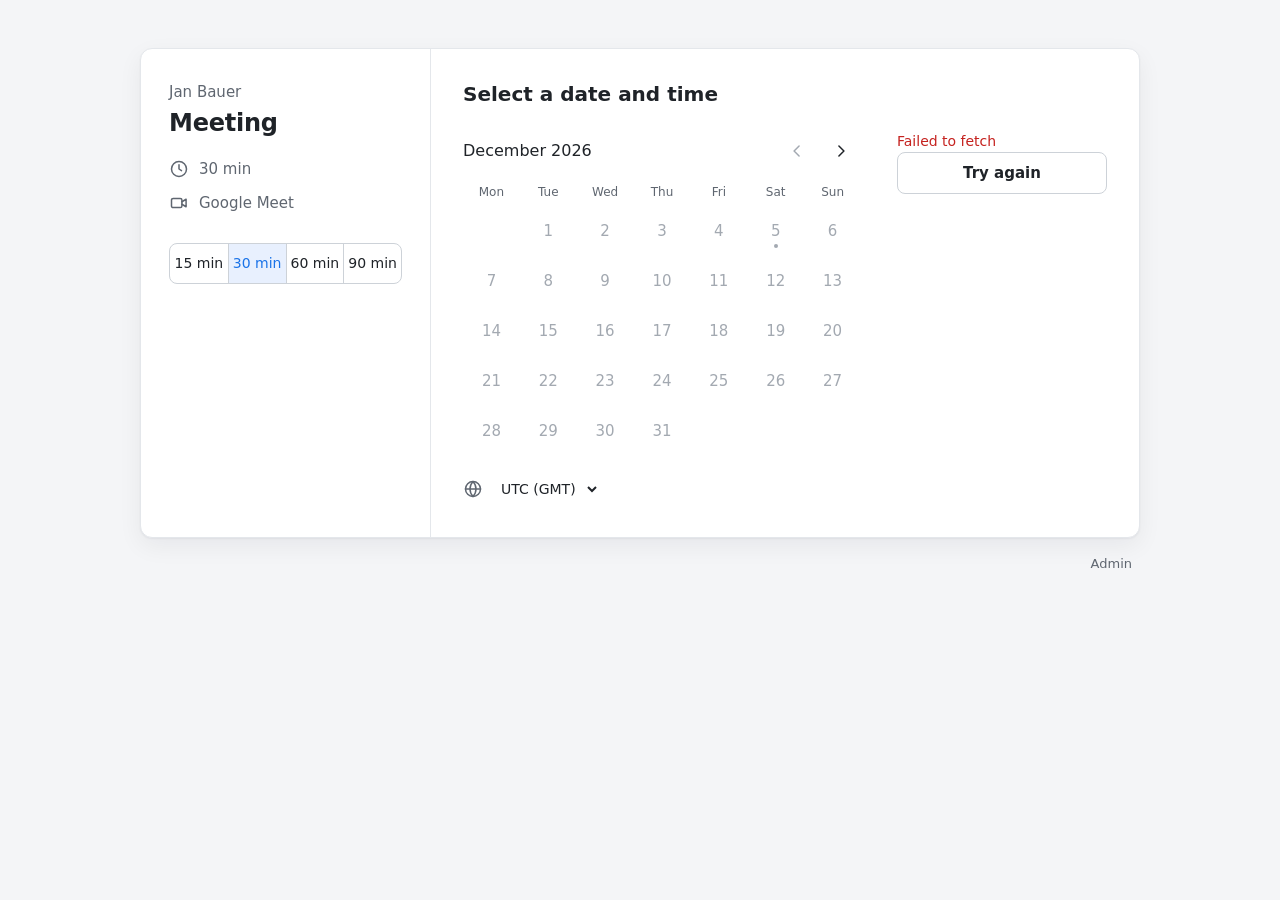
==== commit 9d0290b5: "Per-length /meet links (15/30/60/90min) and cleaner booking page Co-Authored-By: Claude Opus 5.5 <no" ====
--- a/meet/index.html
+++ b/meet/index.html
@@ -3,8 +3,11 @@
 <head>
   <meta charset="utf-8">
   <meta name="viewport" content="width=device-width, initial-scale=1">
-  <meta name="theme-color" content="#ffffff">
+  <meta name="theme-color" content="#f4f5f7" media="(prefers-color-scheme: light)">
+  <meta name="theme-color" content="#111214" media="(prefers-color-scheme: dark)">
   <meta name="description" content="Book a meeting with Jan Bauer. Times are shown in your time zone.">
+  <meta property="og:title" content="Book a meeting with Jan Bauer">
+  <meta property="og:description" content="Pick a time that suits you. Times are shown in your time zone.">
   <title>Book a meeting · Jan Bauer</title>
   <link rel="icon" href="./favicon.svg" type="image/svg+xml">
   <link rel="stylesheet" href="./styles.css">
@@ -13,37 +16,12 @@
 </head>
 <body>
   <main class="page">
-    <div id="preview-note" class="preview-note" hidden>
-      <span>Preview: sample times only. Nothing is booked.</span>
-      <button id="demo-admin" class="text-button" type="button" hidden>Admin</button>
-    </div>
-    <header class="top">
-      <span class="brand">Jan Bauer</span>
-      <button id="admin-open" class="text-button" type="button">Admin</button>
-    </header>
+    <p id="preview-note" class="preview-note" hidden>Preview with sample times. Nothing is booked.</p>
     <section id="booking-shell" class="card" aria-label="Book a meeting">
-      <aside class="info">
-        <p class="host">Jan Bauer</p>
-        <h1 class="info-title">Meeting</h1>
-        <p class="panel-copy muted"></p>
-        <div class="field">
-          <span class="field-label" id="duration-label">Duration</span>
-          <div id="duration-options" class="duration-options" role="group" aria-labelledby="duration-label"></div>
-        </div>
-        <div id="meeting-meta" class="meeting-meta"></div>
-      </aside>
-      <div class="content">
-        <div class="step-heading">
-          <span class="step-number" id="step-number" hidden></span>
-          <div>
-            <p class="step-eyebrow muted" id="step-eyebrow"></p>
-            <h2 id="step-title">Select a date and time</h2>
-          </div>
-          <span class="step-count muted" id="step-count"></span>
-        </div>
-        <div id="booking-content"></div>
-      </div>
+      <aside id="info" class="info"></aside>
+      <div id="booking-content" class="content"></div>
     </section>
+    <footer class="footer"><button id="admin-open" class="text-button" type="button">Admin</button></footer>
     <dialog id="admin-dialog" class="admin-dialog" aria-labelledby="admin-title">
       <div id="admin-content"></div>
     </dialog>
--- a/meet/styles.css
+++ b/meet/styles.css
@@ -1,190 +1,233 @@
 /* Plain booking layout in the style of Google Calendar appointment pages. */
 :root {
-  --page: #f8f9fa;
+  color-scheme: light;
+  --page: #f4f5f7;
   --card: #ffffff;
-  --text: #202124;
-  --muted: #5f6368;
-  --line: #dadce0;
-  --hover: #f1f3f4;
-  --blue: #1a73e8;
-  --blue-soft: #e8f0fe;
-  --danger: #d93025;
-  --shadow: 0 1px 2px rgba(60, 64, 67, 0.3), 0 1px 3px 1px rgba(60, 64, 67, 0.15);
-  --radius: 8px;
-  --sans: Roboto, "Helvetica Neue", Arial, sans-serif;
+  --text: #1f2328;
+  --muted: #5f6670;
+  --faint: #a3a9b1;
+  --line: #e4e7eb;
+  --line-strong: #cdd2d8;
+  --hover: #f1f3f5;
+  --accent: #1a73e8;
+  --accent-soft: #e8f0fe;
+  --accent-line: #a8c7fa;
+  --on-accent: #ffffff;
+  --success: #188038;
+  --success-soft: #e6f4ea;
+  --danger: #c5221f;
+  --shadow: 0 1px 2px rgba(16, 24, 40, 0.05), 0 8px 24px rgba(16, 24, 40, 0.06);
+  --radius: 12px;
+  --sans: system-ui, -apple-system, "Segoe UI", Roboto, "Helvetica Neue", Arial, sans-serif;
 }
 @media (prefers-color-scheme: dark) {
   :root:not([data-theme="light"]) {
-    --page: #202124;
-    --card: #292a2d;
+    color-scheme: dark;
+    --page: #111214;
+    --card: #1b1c1f;
     --text: #e8eaed;
-    --muted: #9aa0a6;
-    --line: #5f6368;
-    --hover: #3c4043;
-    --blue: #8ab4f8;
-    --blue-soft: #394457;
+    --muted: #a0a6ae;
+    --faint: #5f646b;
+    --line: #2d2f34;
+    --line-strong: #43464c;
+    --hover: #26282c;
+    --accent: #8ab4f8;
+    --accent-soft: rgba(138, 180, 248, 0.14);
+    --accent-line: rgba(138, 180, 248, 0.45);
+    --on-accent: #0b1a33;
+    --success: #81c995;
+    --success-soft: rgba(129, 201, 149, 0.14);
     --danger: #f28b82;
-    --shadow: 0 1px 2px rgba(0, 0, 0, 0.4), 0 1px 3px 1px rgba(0, 0, 0, 0.2);
+    --shadow: 0 1px 2px rgba(0, 0, 0, 0.4), 0 8px 24px rgba(0, 0, 0, 0.25);
   }
 }
 :root[data-theme="dark"] {
-  --page: #202124;
-  --card: #292a2d;
+  color-scheme: dark;
+  --page: #111214;
+  --card: #1b1c1f;
   --text: #e8eaed;
-  --muted: #9aa0a6;
-  --line: #5f6368;
-  --hover: #3c4043;
-  --blue: #8ab4f8;
-  --blue-soft: #394457;
+  --muted: #a0a6ae;
+  --faint: #5f646b;
+  --line: #2d2f34;
+  --line-strong: #43464c;
+  --hover: #26282c;
+  --accent: #8ab4f8;
+  --accent-soft: rgba(138, 180, 248, 0.14);
+  --accent-line: rgba(138, 180, 248, 0.45);
+  --on-accent: #0b1a33;
+  --success: #81c995;
+  --success-soft: rgba(129, 201, 149, 0.14);
   --danger: #f28b82;
-  --shadow: 0 1px 2px rgba(0, 0, 0, 0.4), 0 1px 3px 1px rgba(0, 0, 0, 0.2);
+  --shadow: 0 1px 2px rgba(0, 0, 0, 0.4), 0 8px 24px rgba(0, 0, 0, 0.25);
 }
 
 * { box-sizing: border-box; }
-body { margin: 0; min-height: 100vh; background: var(--page); color: var(--text); font: 14px/1.5 var(--sans); -webkit-font-smoothing: antialiased; }
+body { margin: 0; min-height: 100vh; background: var(--page); color: var(--text); font: 15px/1.5 var(--sans); -webkit-font-smoothing: antialiased; }
 button, input, select, textarea { font: inherit; color: inherit; }
 button { cursor: pointer; }
-button:focus-visible, input:focus-visible, select:focus-visible, textarea:focus-visible, a:focus-visible { outline: 2px solid var(--blue); outline-offset: 2px; }
-a { color: var(--blue); }
-h1, h2, h3 { font-weight: 400; margin: 0; }
+:focus-visible { outline: 2px solid var(--accent); outline-offset: 2px; }
+a { color: var(--accent); }
+h1, h2, h3 { margin: 0; }
 p { margin: 0 0 10px; }
 [hidden] { display: none !important; }
 .muted { color: var(--muted); }
-
-.page { width: min(960px, calc(100% - 32px)); margin: 0 auto; padding: 24px 0 40px; }
-.top { display: flex; justify-content: space-between; align-items: center; margin-bottom: 12px; }
-.brand { font-size: 16px; color: var(--muted); }
-.text-button { background: none; border: 0; color: var(--blue); padding: 6px 8px; border-radius: 4px; }
-.text-button:hover { background: var(--hover); }
-.preview-note { display: flex; justify-content: space-between; align-items: center; gap: 12px; margin-bottom: 12px; padding: 8px 12px; background: var(--blue-soft); border-radius: var(--radius); }
-
-.card { display: grid; grid-template-columns: 300px 1fr; background: var(--card); border-radius: var(--radius); box-shadow: var(--shadow); overflow: hidden; }
-.info { padding: 28px 24px; border-right: 1px solid var(--line); }
-.host { color: var(--muted); margin-bottom: 6px; }
-.info-title { font-size: 22px; margin-bottom: 10px; }
-.panel-copy { font-size: 14px; }
-.field { margin-top: 20px; }
-.field-label { display: block; color: var(--muted); font-size: 12px; margin-bottom: 8px; }
-.duration-options { display: flex; flex-wrap: wrap; gap: 8px; }
-.duration-button { background: var(--card); border: 1px solid var(--line); border-radius: 18px; padding: 6px 14px; color: var(--text); line-height: 1.3; }
-.duration-button small { display: block; font-size: 11px; color: var(--muted); }
-.duration-button:hover { background: var(--hover); }
-.duration-button[aria-pressed="true"] { border: 2px solid var(--blue); color: var(--blue); padding: 5px 13px; }
-.duration-button[aria-pressed="true"] small { color: var(--blue); }
-.meeting-meta { margin-top: 20px; display: grid; gap: 8px; color: var(--muted); font-size: 13px; }
-.meta-row { display: flex; gap: 10px; }
-.meta-icon { width: 16px; text-align: center; flex: 0 0 auto; }
-
-.content { padding: 28px 28px 24px; min-width: 0; }
-.step-heading { display: flex; align-items: flex-start; gap: 12px; margin-bottom: 16px; }
-.step-heading > div { flex: 1; min-width: 0; }
-.step-heading h2 { font-size: 18px; }
-.step-eyebrow { font-size: 12px; margin-bottom: 2px; }
-.step-count { font-size: 12px; white-space: nowrap; }
-.step-number { display: none; }
-
-.timezone-field { margin-bottom: 14px; padding: 10px 12px; border: 1px solid var(--line); border-radius: var(--radius); }
-.timezone-label { display: block; color: var(--muted); font-size: 12px; margin-bottom: 4px; }
-.timezone-select { width: 100%; padding: 8px 10px; border: 1px solid var(--line); border-radius: 4px; background: var(--card); }
-.timezone-pill { display: inline-block; margin-top: 6px; font-weight: 500; }
-.timezone-help { margin: 4px 0 0; font-size: 12px; color: var(--muted); }
-
-.times-heading { font-size: 14px; margin: 8px 0 2px; }
-.times-subtitle { font-size: 12px; color: var(--muted); margin-bottom: 12px; }
-.times-list { display: grid; grid-template-columns: repeat(auto-fill, minmax(96px, 1fr)); gap: 8px; }
-.time-button { background: var(--card); border: 1px solid var(--blue); color: var(--blue); border-radius: 18px; padding: 8px 6px; font-variant-numeric: tabular-nums; }
-.time-button:hover { background: var(--blue-soft); }
-.time-button[aria-pressed="true"] { background: var(--blue); color: var(--card); }
-.empty-state { color: var(--muted); grid-column: 1 / -1; }
-.continue-button, .primary-button { background: var(--blue); color: #fff; border: 0; border-radius: 4px; padding: 10px 24px; font-weight: 500; }
-.continue-button:disabled, .primary-button:disabled { opacity: 0.45; cursor: default; }
-.continue-button { margin-top: 16px; }
-.primary-button { width: 100%; margin-top: 12px; }
-.secondary-button { background: var(--card); border: 1px solid var(--line); border-radius: 4px; padding: 8px 16px; }
-.danger-button { background: none; border: 1px solid var(--danger); color: var(--danger); border-radius: 4px; padding: 8px 16px; }
-.back-button, .link-button { background: none; border: 0; color: var(--blue); padding: 0; }
-.icon-button { background: none; border: 1px solid var(--line); border-radius: 50%; width: 32px; height: 32px; }
-.booking-bottom, .below-booking, .scribble, .host-note, .intro, .site-footer { display: none; }
-
-.booking-form { display: grid; gap: 12px; margin-top: 8px; }
+.sr-only { position: absolute; width: 1px; height: 1px; overflow: hidden; clip-path: inset(50%); white-space: nowrap; }
+.icon { width: 20px; height: 20px; flex: none; fill: none; stroke: currentColor; stroke-width: 1.8; stroke-linecap: round; stroke-linejoin: round; }
+
+.page { width: min(1000px, calc(100% - 32px)); margin: 0 auto; padding: 48px 0 24px; }
+.preview-note { margin: 0 0 12px; padding: 8px 14px; border-radius: 8px; background: var(--accent-soft); font-size: 14px; }
+.card { display: grid; grid-template-columns: 290px minmax(0, 1fr); background: var(--card); border: 1px solid var(--line); border-radius: var(--radius); box-shadow: var(--shadow); }
+.footer { display: flex; justify-content: flex-end; padding: 12px 0; }
+.text-button { background: none; border: 0; padding: 4px 8px; border-radius: 6px; color: var(--muted); font-size: 13px; }
+.text-button:hover { color: var(--text); background: var(--hover); }
+
+/* Meeting details */
+.info { padding: 32px 28px; border-right: 1px solid var(--line); }
+.host { margin: 0 0 4px; color: var(--muted); font-weight: 500; }
+.title { margin: 0 0 20px; font-size: 24px; font-weight: 650; line-height: 1.25; letter-spacing: -0.01em; overflow-wrap: anywhere; }
+.facts { display: grid; gap: 12px; margin: 0; padding: 0; list-style: none; color: var(--muted); font-weight: 500; }
+.facts li { display: flex; gap: 10px; align-items: flex-start; }
+.facts .icon { margin-top: 1px; }
+.description { margin: 20px 0 0; white-space: pre-line; overflow-wrap: anywhere; }
+.durations { display: grid; grid-auto-flow: column; grid-auto-columns: 1fr; margin-top: 28px; border: 1px solid var(--line-strong); border-radius: 8px; overflow: hidden; }
+.durations button { padding: 9px 4px; border: 0; background: none; font-size: 14px; font-weight: 500; white-space: nowrap; }
+.durations button + button { border-left: 1px solid var(--line-strong); }
+.durations button:hover { background: var(--hover); }
+.durations button[aria-pressed="true"] { background: var(--accent-soft); color: var(--accent); }
+.durations button:focus-visible { outline-offset: -2px; }
+
+/* Date and time picker */
+.content { padding: 32px; min-width: 0; }
+.step-title { margin: 0 0 24px; font-size: 20px; font-weight: 650; line-height: 1.3; }
+.picker { display: grid; grid-template-columns: minmax(0, 1fr) 210px; gap: 36px; }
+.month-head { display: flex; justify-content: space-between; align-items: center; height: 40px; margin-bottom: 12px; }
+.month-head h3 { font-size: 16px; font-weight: 500; }
+.month-nav { display: flex; gap: 4px; }
+.icon-button { display: grid; place-items: center; width: 40px; height: 40px; padding: 0; border: 0; border-radius: 50%; background: none; color: var(--text); }
+.icon-button:hover:not(:disabled) { background: var(--hover); }
+.icon-button:disabled { color: var(--faint); cursor: default; }
+.weekdays, .days { display: grid; grid-template-columns: repeat(7, minmax(0, 1fr)); }
+.weekdays span { padding-bottom: 8px; color: var(--muted); font-size: 12px; font-weight: 500; text-align: center; }
+.days { row-gap: 6px; }
+.day { position: relative; justify-self: center; width: min(44px, 100%); aspect-ratio: 1; padding: 0; border: 0; border-radius: 50%; background: none; font-size: 15px; font-variant-numeric: tabular-nums; }
+.day:disabled { color: var(--faint); cursor: default; }
+.day:not(:disabled) { background: var(--accent-soft); color: var(--accent); font-weight: 650; }
+.day:not(:disabled):hover { box-shadow: inset 0 0 0 1.5px var(--accent); }
+.day.less:not(:disabled) { background: var(--hover); color: var(--muted); }
+.day[aria-pressed="true"]:not(:disabled) { background: var(--accent); color: var(--on-accent); box-shadow: none; }
+.day.today::after { content: ""; position: absolute; left: 50%; bottom: 5px; width: 4px; height: 4px; margin-left: -2px; border-radius: 50%; background: currentColor; }
+.zone { display: flex; align-items: center; gap: 6px; margin-top: 20px; color: var(--muted); }
+.zone select { flex: 0 1 auto; field-sizing: content; min-width: 0; max-width: 100%; padding: 7px 8px; border: 0; border-radius: 6px; background: none; color: var(--text); font-size: 14px; }
+.zone select:hover { background: var(--hover); }
+.times { position: relative; min-height: 320px; }
+/* On wide screens the time list scrolls within the calendar's height. */
+.times-inner { position: absolute; inset: 0; display: flex; flex-direction: column; }
+.times-title { display: flex; align-items: center; height: 40px; margin-bottom: 12px; font-size: 16px; font-weight: 500; }
+.hint { margin: -8px 0 12px; color: var(--muted); font-size: 13px; }
+.time-list { flex: 1; min-height: 0; display: grid; align-content: start; gap: 8px; margin: 0 -8px 0 -2px; padding: 2px 8px 2px 2px; overflow-y: auto; }
+.time { height: 44px; border: 1px solid var(--accent-line); border-radius: 8px; background: var(--card); color: var(--accent); font-weight: 650; font-variant-numeric: tabular-nums; }
+.time:hover { border-color: var(--accent); background: var(--accent-soft); }
+.time.less { border-color: var(--line); color: var(--muted); font-weight: 500; }
+.time.less:hover { border-color: var(--line-strong); background: var(--hover); }
+
+/* Details form, confirmation and cancellation */
+.step-head { display: flex; align-items: center; gap: 8px; margin: -8px 0 16px -10px; }
+.step-head .step-title { margin: 0; }
+.form { display: grid; gap: 18px; max-width: 480px; }
+.form-field { display: grid; gap: 6px; }
+.form-field label { font-size: 14px; font-weight: 500; }
+.form-field input, .form-field textarea, .form-field select, .share-link input, .week-row input {
+  width: 100%; min-width: 0; padding: 10px 12px; border: 1px solid var(--line-strong); border-radius: 8px; background: var(--card);
+}
+.form-field textarea { resize: vertical; }
+.form-field input:focus, .form-field textarea:focus, .form-field select:focus { border-color: var(--accent); outline: 1px solid var(--accent); outline-offset: 0; }
+.honeypot { position: absolute; left: -9999px; width: 1px; height: 1px; overflow: hidden; }
+.error { margin: 0; color: var(--danger); font-size: 14px; }
+.error:empty { display: none; }
+.fine { margin: 0; color: var(--muted); font-size: 13px; }
+.primary-button, .secondary-button, .danger-button { display: inline-flex; align-items: center; justify-content: center; min-height: 42px; padding: 0 20px; border-radius: 8px; font-weight: 600; text-decoration: none; }
+.primary-button { border: 0; background: var(--accent); color: var(--on-accent); }
+.primary-button:hover { filter: brightness(1.08); }
+.secondary-button { border: 1px solid var(--line-strong); background: var(--card); color: var(--text); }
+.secondary-button:hover { background: var(--hover); }
+.danger-button { border: 1px solid var(--danger); background: none; color: var(--danger); }
+.primary-button:disabled, .secondary-button:disabled, .danger-button:disabled { opacity: 0.5; cursor: default; filter: none; }
+.link-button { padding: 0; border: 0; background: none; color: var(--accent); font-size: inherit; text-decoration: underline; }
+.actions { display: flex; flex-wrap: wrap; gap: 10px; margin: 20px 0 16px; }
+.done { max-width: 520px; }
+.done-icon { display: grid; place-items: center; width: 48px; height: 48px; margin-bottom: 16px; border-radius: 50%; background: var(--success-soft); color: var(--success); }
+.done-icon .icon { width: 26px; height: 26px; stroke-width: 2.2; }
+.done .step-title { margin-bottom: 8px; }
+
+/* Admin */
+.admin-dialog { outline: none; width: min(960px, calc(100% - 24px)); max-height: calc(100vh - 32px); padding: 0; border: 1px solid var(--line); border-radius: var(--radius); background: var(--card); color: var(--text); box-shadow: var(--shadow); }
+.admin-dialog::backdrop { background: rgba(16, 18, 22, 0.5); }
+.admin-header { display: flex; justify-content: space-between; align-items: center; gap: 12px; padding: 16px 20px 12px; }
+.admin-header h2 { font-size: 18px; font-weight: 650; }
+.admin-header p { margin: 0; color: var(--muted); font-size: 13px; }
+.admin-tabs { display: flex; gap: 16px; overflow-x: auto; padding: 0 20px; border-bottom: 1px solid var(--line); }
+.admin-tab { flex: none; padding: 8px 0; border: 0; border-bottom: 2px solid transparent; background: none; color: var(--muted); font-weight: 500; }
+.admin-tab.active { border-bottom-color: var(--accent); color: var(--accent); }
+.admin-body { padding: 20px; overflow: auto; }
+.admin-section-head { display: flex; justify-content: space-between; align-items: flex-start; gap: 12px; margin-bottom: 16px; }
+.admin-section-head h3 { margin-bottom: 4px; font-size: 16px; font-weight: 600; }
+.admin-section-head p, .admin-copy { margin: 0; color: var(--muted); font-size: 13px; }
+.admin-badge { color: var(--muted); font-size: 13px; white-space: nowrap; }
+.admin-two-col { display: grid; grid-template-columns: 1fr 1fr; gap: 14px; align-items: start; }
+.admin-card { padding: 16px; border: 1px solid var(--line); border-radius: 10px; }
+.admin-card + .admin-card { margin-top: 14px; }
+.admin-card h3 { margin-bottom: 12px; font-size: 15px; font-weight: 600; }
+.admin-card .form-field { margin-bottom: 12px; }
+.admin-notice { margin-bottom: 12px; padding: 8px 12px; border-radius: 8px; background: var(--accent-soft); font-size: 13px; }
+.admin-savebar { display: flex; flex-wrap: wrap; justify-content: space-between; align-items: center; gap: 12px; margin-top: 16px; }
+.admin-savebar p { margin: 0; color: var(--muted); font-size: 13px; }
 .form-grid { display: grid; grid-template-columns: 1fr 1fr; gap: 12px; }
-.form-field { display: grid; gap: 4px; }
-.form-field label, .field-label-small { font-size: 12px; color: var(--muted); }
-.booking-form input, .booking-form textarea, .admin-card input, .admin-card select, .admin-card textarea, .admin-body input, .admin-body select, .event-filter input {
-  width: 100%; padding: 8px 10px; border: 1px solid var(--line); border-radius: 4px; background: var(--card);
-}
-.booking-form textarea { min-height: 80px; resize: vertical; }
-.form-footnote { font-size: 12px; color: var(--muted); margin: 0; }
-.error-message { color: var(--danger); font-size: 13px; margin: 0; min-height: 1em; }
-.honeypot { position: absolute; left: -9999px; width: 1px; height: 1px; overflow: hidden; }
-.detail-summary, .summary { display: flex; justify-content: space-between; align-items: center; gap: 12px; padding: 12px; margin-bottom: 8px; border: 1px solid var(--line); border-radius: var(--radius); }
-.detail-summary > div, .summary > div { min-width: 0; }
-.success-icon { display: none; }
-.success-actions { display: flex; flex-wrap: wrap; gap: 8px; margin-top: 12px; }
-.booking-status { color: var(--blue); font-weight: 500; }
-.calendar-legend { display: flex; flex-wrap: wrap; gap: 12px; font-size: 12px; color: var(--muted); margin-top: 8px; }
-.legend-square { display: inline-block; width: 10px; height: 10px; border-radius: 2px; background: var(--blue-soft); border: 1px solid var(--blue); margin-right: 6px; vertical-align: -1px; }
-.cancel-view { padding: 24px; }
-
-.calendar-layout { display: grid; grid-template-columns: 1.1fr 1fr; gap: 20px; }
-.calendar-toolbar { display: flex; justify-content: space-between; align-items: center; margin-bottom: 8px; }
-.month-buttons { display: flex; gap: 4px; }
-.weekdays, .calendar-grid { display: grid; grid-template-columns: repeat(7, 1fr); gap: 2px; }
-.weekdays { font-size: 11px; color: var(--muted); text-align: center; }
-.day { aspect-ratio: 1; display: grid; place-items: center; border-radius: 50%; background: none; border: 1px solid transparent; font-size: 13px; }
-.day.available { border-color: var(--blue); color: var(--blue); }
-.day.selected { background: var(--blue); color: var(--card); }
-.day:disabled { opacity: 0.35; }
-.dates { display: grid; gap: 4px; }
-
-.admin-dialog { width: min(960px, calc(100% - 24px)); max-height: calc(100vh - 32px); padding: 0; background: var(--card); color: var(--text); border: 1px solid var(--line); border-radius: var(--radius); box-shadow: var(--shadow); }
-.admin-dialog::backdrop { background: rgba(32, 33, 36, 0.5); }
-.admin-header { display: flex; justify-content: space-between; align-items: center; gap: 12px; padding: 16px 20px; border-bottom: 1px solid var(--line); }
-.admin-header h2 { font-size: 18px; }
-.admin-badge { color: var(--muted); font-size: 12px; }
-.admin-body { padding: 18px 20px 24px; overflow: auto; }
-.admin-tabs { display: flex; flex-wrap: wrap; gap: 6px; margin-bottom: 16px; }
-.admin-tab { background: none; border: 0; border-bottom: 2px solid transparent; padding: 6px 4px; color: var(--muted); }
-.admin-tab.active { color: var(--blue); border-bottom-color: var(--blue); }
-.admin-section-head h3 { font-size: 16px; margin-bottom: 4px; }
-.admin-section-head p, .admin-copy { font-size: 12px; color: var(--muted); }
-.admin-two-col { display: grid; grid-template-columns: 1fr 1fr; gap: 14px; }
-.admin-card { padding: 16px; border: 1px solid var(--line); border-radius: var(--radius); }
-.admin-card h3 { font-size: 14px; margin-bottom: 10px; }
-.admin-notice { padding: 8px 12px; background: var(--blue-soft); border-radius: 4px; font-size: 13px; margin-bottom: 12px; }
-.admin-savebar { display: flex; justify-content: space-between; align-items: center; gap: 12px; margin-top: 16px; flex-wrap: wrap; }
-.admin-savebar p { margin: 0; font-size: 12px; color: var(--muted); }
-.admin-body .primary-button { width: auto; margin-top: 0; }
-.week-row { display: grid; grid-template-columns: 80px 1fr auto 1fr; align-items: center; gap: 8px; margin-bottom: 6px; }
-.switch { display: inline-flex; align-items: center; gap: 6px; font-size: 13px; }
-.switch input { accent-color: var(--blue); }
-.reminder-setting { display: flex; justify-content: space-between; align-items: center; gap: 12px; padding: 8px 0; border-bottom: 1px solid var(--line); }
-.reminder-setting small { display: block; color: var(--muted); }
+.week-row { display: grid; grid-template-columns: 76px 1fr auto 1fr; align-items: center; gap: 8px; margin-bottom: 6px; }
+.week-row input { padding: 6px 8px; }
+.switch { display: inline-flex; align-items: center; gap: 8px; font-size: 14px; }
+.switch input, .reminder-setting input { width: 16px; height: 16px; accent-color: var(--accent); }
+.reminder-setting { display: flex; justify-content: space-between; align-items: center; gap: 12px; padding: 10px 0; border-bottom: 1px solid var(--line); font-size: 14px; }
+.reminder-setting + .admin-copy { margin-top: 12px; }
 .calendar-rule { display: flex; justify-content: space-between; align-items: center; gap: 12px; padding: 10px 0; border-bottom: 1px solid var(--line); }
-.calendar-rule p { margin: 2px 0 0; font-size: 12px; color: var(--muted); }
-.calendar-color { display: inline-block; width: 10px; height: 10px; border-radius: 50%; margin-right: 8px; }
-.event-filter { display: flex; flex-wrap: wrap; gap: 10px; align-items: flex-end; margin: 10px 0; }
+.calendar-rule p { margin: 2px 0 0; color: var(--muted); font-size: 13px; }
+.calendar-color { display: inline-block; width: 10px; height: 10px; margin-right: 8px; border-radius: 50%; }
+.event-filter { display: flex; flex-wrap: wrap; align-items: flex-end; gap: 10px; margin: 12px 0; }
+.event-filter .form-field { margin: 0; }
 .event-list { display: grid; gap: 6px; }
-.event-row { display: flex; justify-content: space-between; align-items: center; gap: 10px; padding: 8px 10px; border: 1px solid var(--line); border-radius: 4px; font-size: 13px; }
-.booking-row { display: flex; justify-content: space-between; gap: 12px; padding: 10px 0; border-bottom: 1px solid var(--line); font-size: 13px; }
-.type-cards { display: grid; gap: 10px; }
-.type-card { padding: 12px; border: 1px solid var(--line); border-radius: var(--radius); }
+.event-row { display: flex; justify-content: space-between; align-items: center; gap: 10px; padding: 8px 12px; border: 1px solid var(--line); border-radius: 8px; font-size: 14px; }
+.event-row p, .booking-row p { margin: 0; color: var(--muted); font-size: 13px; }
+.booking-row { display: flex; justify-content: space-between; gap: 12px; padding: 10px 0; border-bottom: 1px solid var(--line); font-size: 14px; }
+.booking-status { color: var(--accent); font-weight: 500; }
+.type-cards { display: grid; gap: 12px; }
+.type-card { display: grid; gap: 12px; padding: 16px; border: 1px solid var(--line); border-radius: 10px; }
 .type-card-top { display: flex; justify-content: space-between; align-items: center; gap: 10px; }
-.type-duration { font-weight: 500; }
-.login-box { max-width: 400px; margin: 30px auto; text-align: center; }
-.login-box h3 { font-size: 18px; margin: 10px 0 6px; }
-.toast { position: fixed; left: 50%; bottom: 20px; transform: translateX(-50%); padding: 10px 16px; border-radius: 4px; background: var(--text); color: var(--card); box-shadow: var(--shadow); font-size: 13px; }
-.loading { color: var(--muted); padding: 16px 0; }
-.avatar { display: none; }
-
-@media (max-width: 760px) {
+.type-duration { font-weight: 650; }
+.share-link { display: flex; gap: 8px; }
+.share-link input { flex: 1; color: var(--muted); font-size: 14px; }
+.share-link .secondary-button { min-height: 0; padding: 0 14px; font-size: 14px; white-space: nowrap; }
+.login-box { max-width: 420px; margin: 24px auto; text-align: center; }
+.login-box h3 { margin-bottom: 6px; font-size: 18px; font-weight: 600; }
+.login-box .primary-button { margin-top: 20px; }
+.toast { position: fixed; left: 50%; bottom: 20px; transform: translateX(-50%); max-width: calc(100% - 32px); padding: 10px 16px; border-radius: 8px; background: var(--text); color: var(--card); box-shadow: var(--shadow); font-size: 14px; }
+
+@media (max-width: 860px) {
+  .page { padding-top: 16px; }
   .card { grid-template-columns: 1fr; }
-  .info { border-right: 0; border-bottom: 1px solid var(--line); padding: 20px; }
+  .info { padding: 24px 24px 20px; border-right: 0; border-bottom: 1px solid var(--line); }
+  .title { margin-bottom: 12px; }
+  .facts { display: flex; flex-wrap: wrap; gap: 8px 20px; }
+  .durations { margin-top: 20px; }
+  .content { padding: 24px; }
+  .admin-two-col { grid-template-columns: 1fr; }
+}
+@media (max-width: 600px) {
+  .picker { grid-template-columns: minmax(0, 1fr); gap: 24px; }
+  .times { min-height: 0; }
+  .times-inner { position: static; }
+  .time-list { grid-template-columns: repeat(3, minmax(0, 1fr)); margin: 0; padding: 0; overflow: visible; }
   .content { padding: 20px; }
-  .admin-two-col, .calendar-layout { grid-template-columns: 1fr; }
-}
-@media (max-width: 420px) {
+  .info { padding: 20px; }
   .form-grid { grid-template-columns: 1fr; }
-  .times-list { grid-template-columns: repeat(2, 1fr); }
   .week-row { grid-template-columns: 60px 1fr auto 1fr; }
-}
+  .share-link { flex-wrap: wrap; }
+}
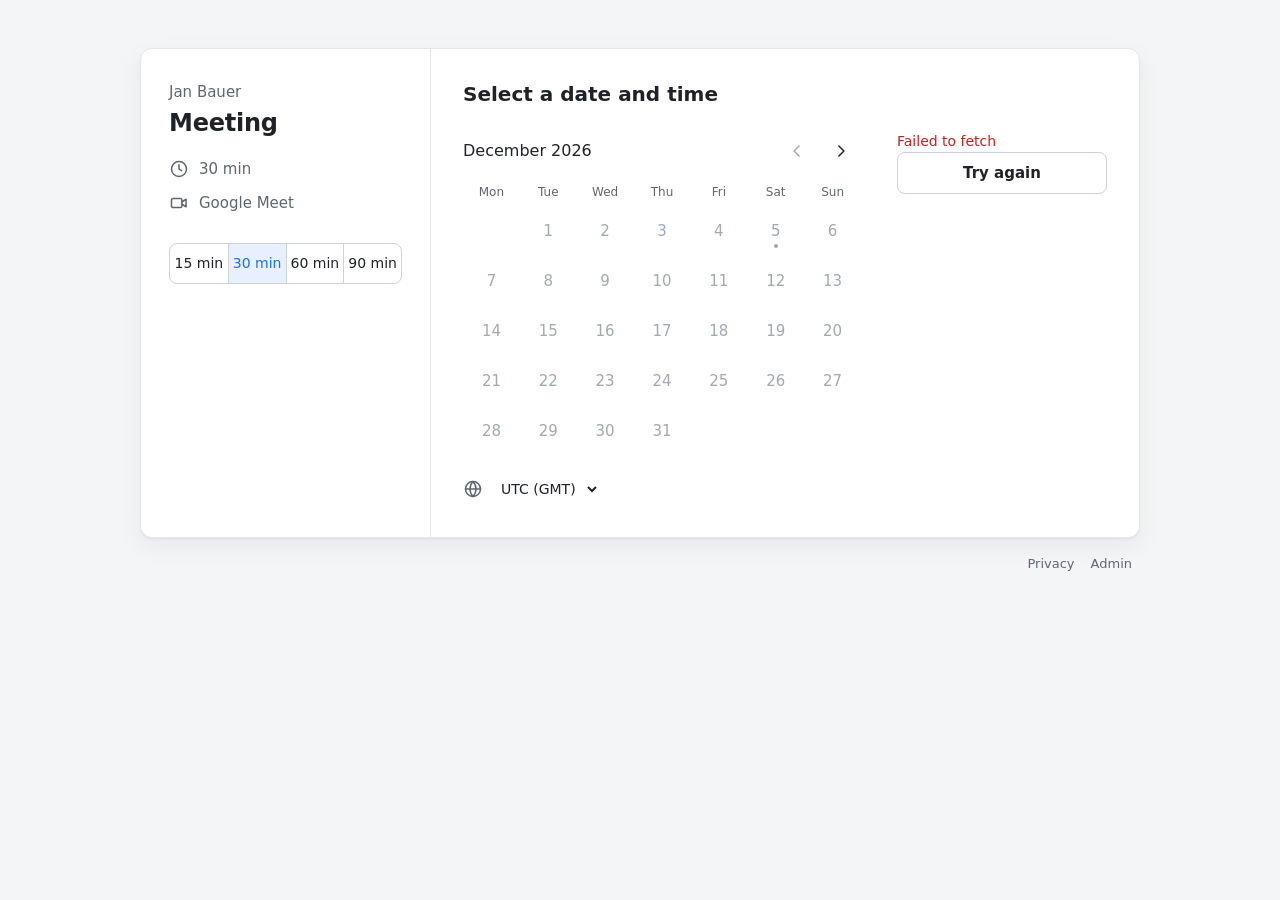
==== commit f24819bc: "/meet: privacy page, linked from the footer Co-Authored-By: Claude Opus 5.5 <noreply@anthropic.com>" ====
--- a/meet/index.html
+++ b/meet/index.html
@@ -1,5 +1,5 @@
 <!doctype html>
-<html lang="en">
+<html lang="en-US">
 <head>
   <meta charset="utf-8">
   <meta name="viewport" content="width=device-width, initial-scale=1">
@@ -7,9 +7,8 @@
   <meta name="theme-color" content="#111214" media="(prefers-color-scheme: dark)">
   <meta name="description" content="Book a meeting with Jan Bauer. Times are shown in your time zone.">
   <meta property="og:title" content="Book a meeting with Jan Bauer">
-  <meta property="og:description" content="Pick a time that suits you. Times are shown in your time zone.">
+  <meta property="og:description" content="Pick a time that works for you. Times are shown in your time zone.">
   <title>Book a meeting · Jan Bauer</title>
-  <link rel="icon" href="./favicon.svg" type="image/svg+xml">
   <link rel="stylesheet" href="./styles.css">
   <script src="./config.js"></script>
   <script type="module" src="./app.js"></script>
@@ -21,7 +20,7 @@
       <aside id="info" class="info"></aside>
       <div id="booking-content" class="content"></div>
     </section>
-    <footer class="footer"><button id="admin-open" class="text-button" type="button">Admin</button></footer>
+    <footer class="footer"><a class="text-button" href="./privacy">Privacy</a><button id="admin-open" class="text-button" type="button">Admin</button></footer>
     <dialog id="admin-dialog" class="admin-dialog" aria-labelledby="admin-title">
       <div id="admin-content"></div>
     </dialog>
--- a/meet/styles.css
+++ b/meet/styles.css
@@ -80,6 +80,14 @@
 .footer { display: flex; justify-content: flex-end; padding: 12px 0; }
 .text-button { background: none; border: 0; padding: 4px 8px; border-radius: 6px; color: var(--muted); font-size: 13px; }
 .text-button:hover { color: var(--text); background: var(--hover); }
+a.text-button { text-decoration: none; }
+
+/* Privacy page */
+.prose { display: block; max-width: 680px; margin: 0 auto; padding: 32px; }
+.prose h1 { margin-bottom: 4px; font-size: 24px; font-weight: 650; line-height: 1.25; }
+.prose h2 { margin: 24px 0 8px; font-size: 17px; font-weight: 650; }
+.prose ul { margin: 0 0 10px; padding-left: 20px; }
+.prose li { margin-bottom: 4px; }
 
 /* Meeting details */
 .info { padding: 32px 28px; border-right: 1px solid var(--line); }
@@ -124,8 +132,13 @@
 .times-inner { position: absolute; inset: 0; display: flex; flex-direction: column; }
 .times-title { display: flex; align-items: center; height: 40px; margin-bottom: 12px; font-size: 16px; font-weight: 500; }
 .hint { margin: -8px 0 12px; color: var(--muted); font-size: 13px; }
+.hint .icon { width: 14px; height: 14px; margin-right: 5px; vertical-align: -2px; }
 .time-list { flex: 1; min-height: 0; display: grid; align-content: start; gap: 8px; margin: 0 -8px 0 -2px; padding: 2px 8px 2px 2px; overflow-y: auto; }
-.time { height: 44px; border: 1px solid var(--accent-line); border-radius: 8px; background: var(--card); color: var(--accent); font-weight: 650; font-variant-numeric: tabular-nums; }
+.time { display: flex; align-items: center; justify-content: center; gap: 5px; height: 44px; border: 1px solid var(--accent-line); border-radius: 8px; background: var(--card); color: var(--accent); font-weight: 650; font-variant-numeric: tabular-nums; }
+.time .icon { width: 16px; height: 16px; }
+/* The 24-hour time beside the 12-hour one, minutes raised as on a timetable: 16³⁰. */
+.h24 { color: var(--muted); font-weight: 500; white-space: nowrap; }
+.h24 sup { font-size: 0.72em; line-height: 0; }
 .time:hover { border-color: var(--accent); background: var(--accent-soft); }
 .time.less { border-color: var(--line); color: var(--muted); font-weight: 500; }
 .time.less:hover { border-color: var(--line-strong); background: var(--hover); }
@@ -145,6 +158,9 @@
 .error { margin: 0; color: var(--danger); font-size: 14px; }
 .error:empty { display: none; }
 .fine { margin: 0; color: var(--muted); font-size: 13px; }
+.short-notice { margin: 0; padding: 10px 12px; border-radius: 8px; background: var(--hover); font-size: 14px; }
+.night-notice { display: flex; gap: 8px; align-items: flex-start; }
+.night-notice .icon { width: 18px; height: 18px; margin-top: 1px; }
 .primary-button, .secondary-button, .danger-button { display: inline-flex; align-items: center; justify-content: center; min-height: 42px; padding: 0 20px; border-radius: 8px; font-weight: 600; text-decoration: none; }
 .primary-button { border: 0; background: var(--accent); color: var(--on-accent); }
 .primary-button:hover { filter: brightness(1.08); }
@@ -227,6 +243,7 @@
   .time-list { grid-template-columns: repeat(3, minmax(0, 1fr)); margin: 0; padding: 0; overflow: visible; }
   .content { padding: 20px; }
   .info { padding: 20px; }
+  .prose { padding: 20px; }
   .form-grid { grid-template-columns: 1fr; }
   .week-row { grid-template-columns: 60px 1fr auto 1fr; }
   .share-link { flex-wrap: wrap; }
